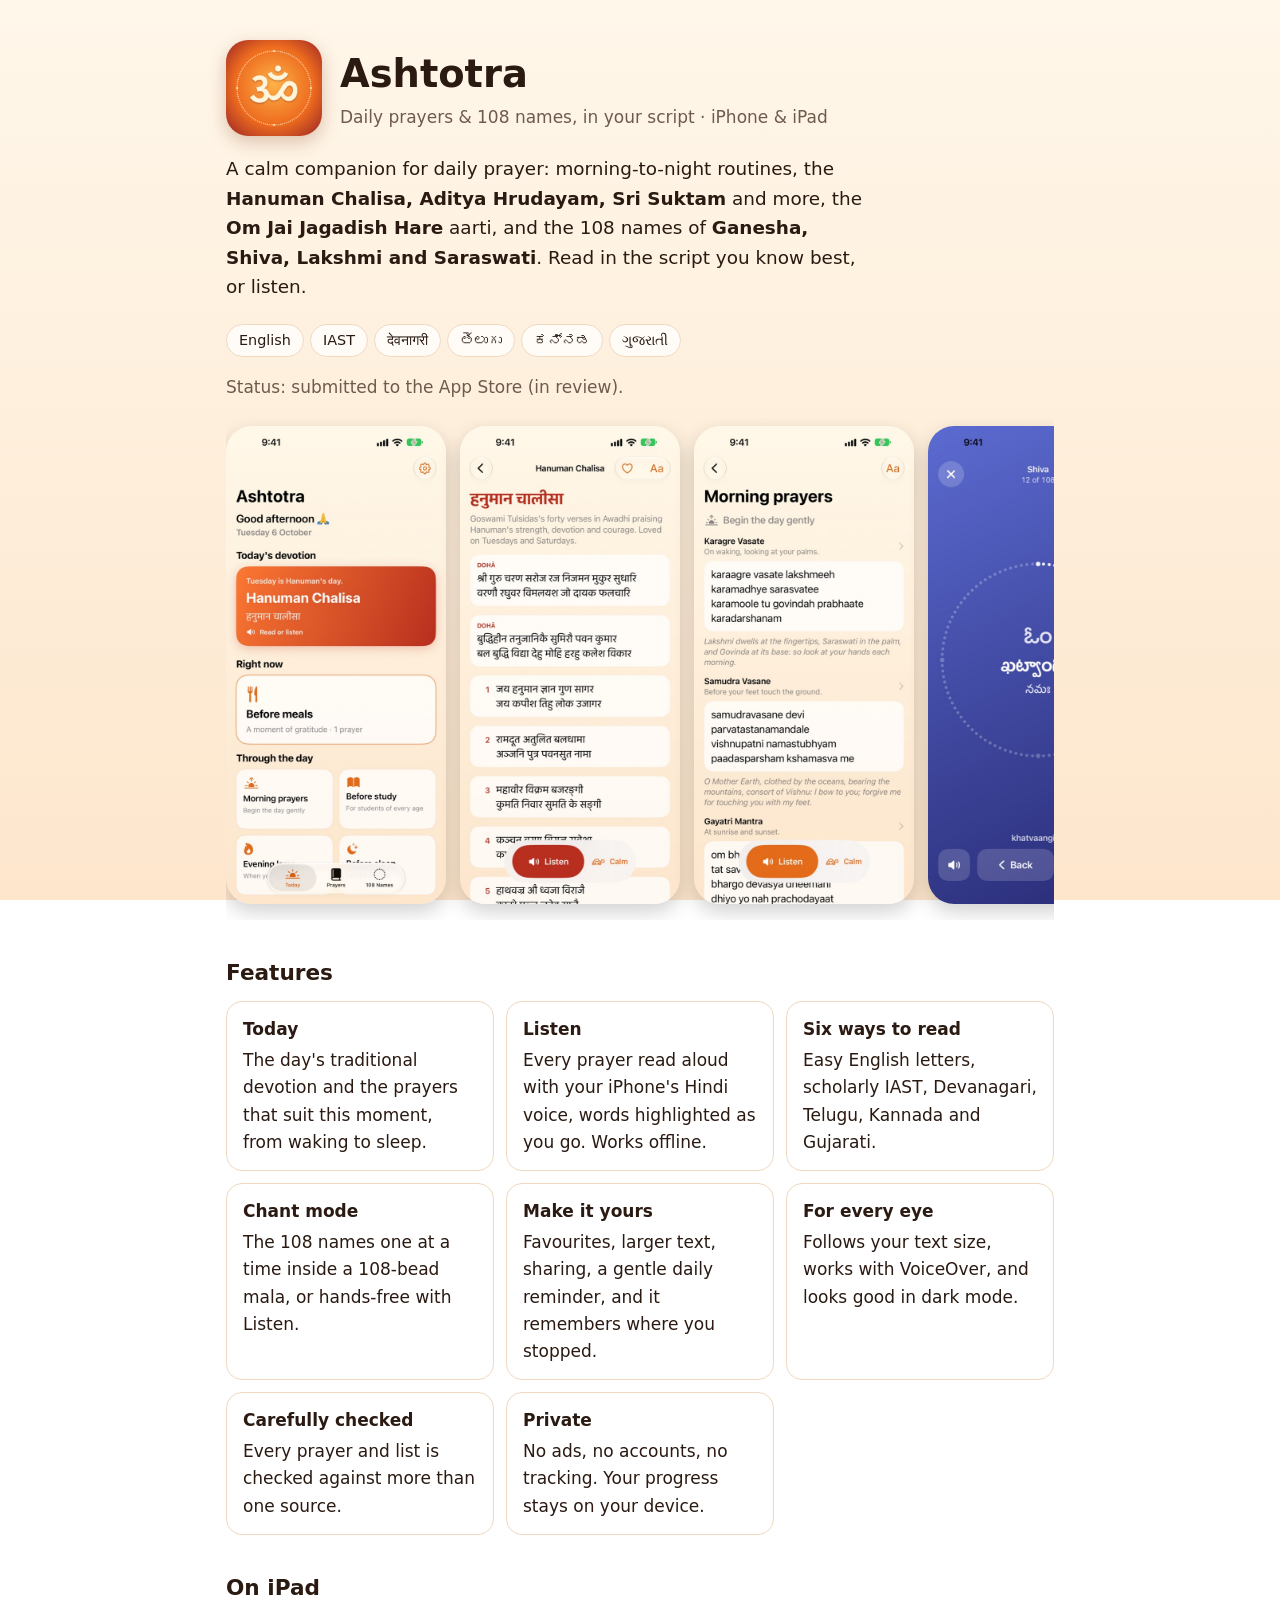
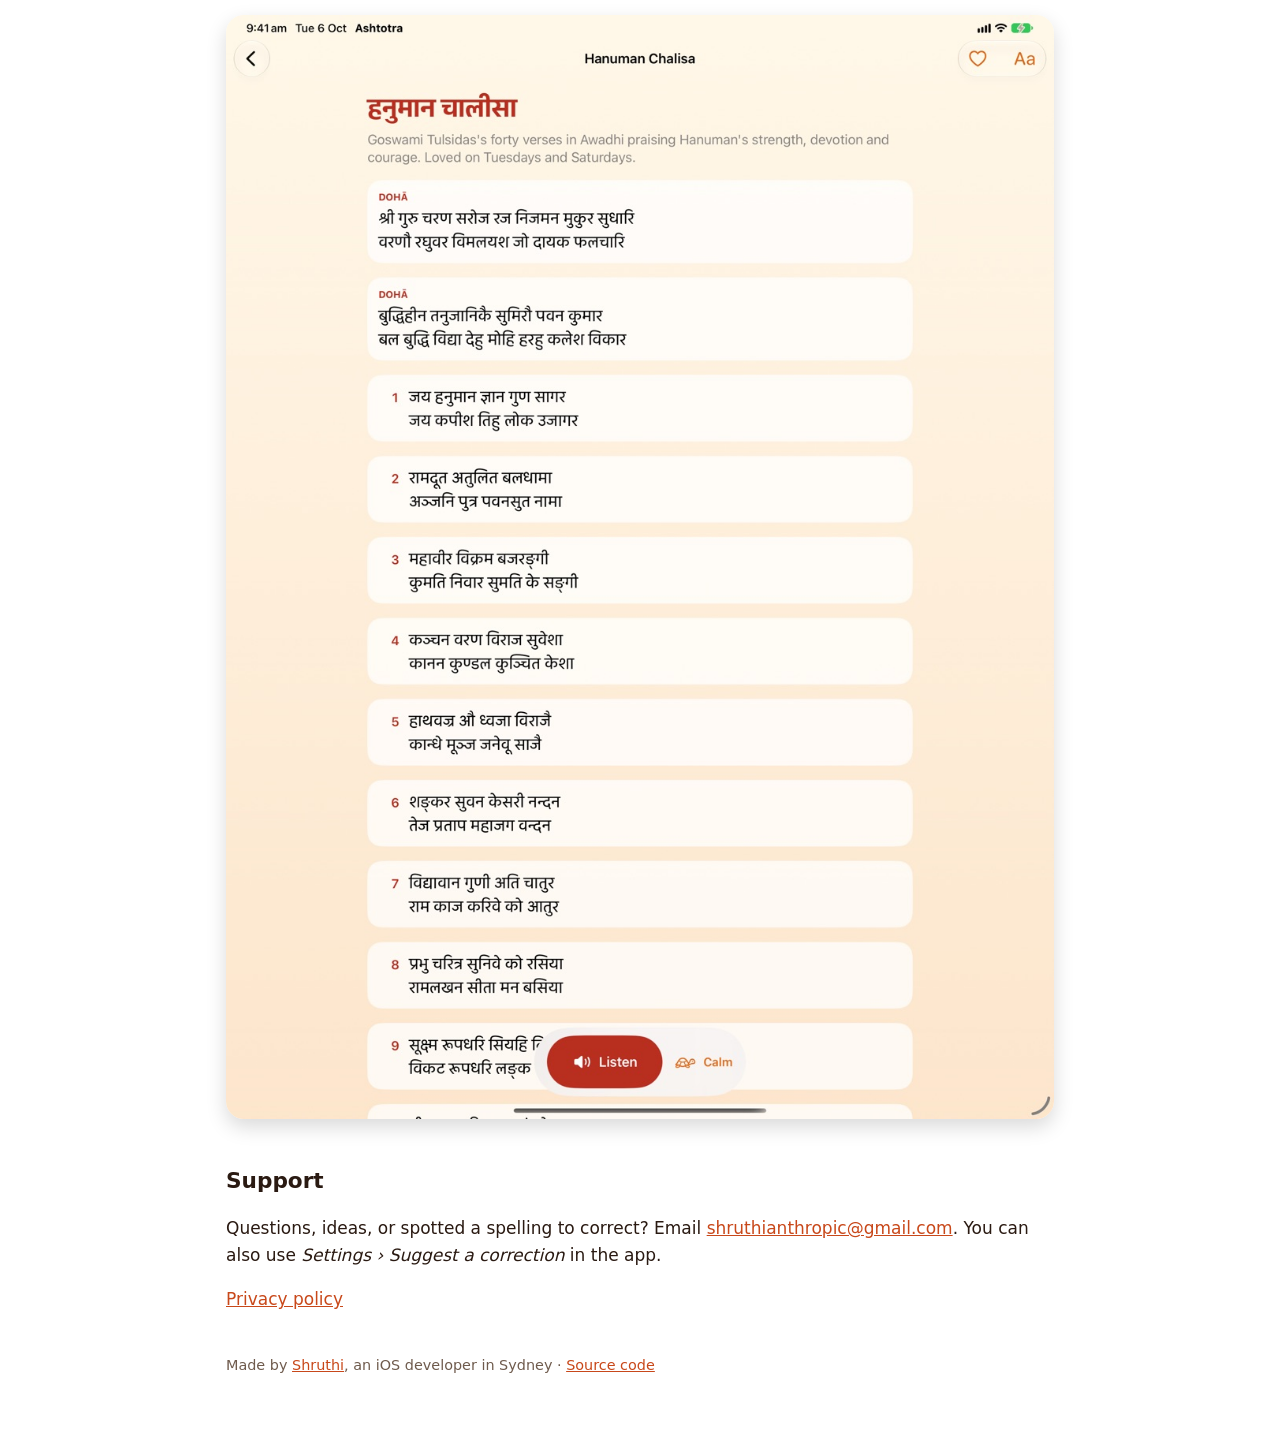
==== index.html @ 220c64b1 "Add daily prayers, routines, read-aloud and reminders - Today tab: weekday devotion, routine for the" ====
<!doctype html>
<html lang="en">
<head>
<meta charset="utf-8">
<meta name="viewport" content="width=device-width, initial-scale=1">
<title>Ashtotra – Daily Prayers</title>
<meta name="description" content="Ashtotra: daily Hindu prayers, Hanuman Chalisa, Aditya Hrudayam, aarti and the 108 names, in six scripts and read aloud. No ads, no tracking.">
<link rel="stylesheet" href="style.css">
</head>
<body>
<main>
  <div class="hero">
    <img src="images/app-icon.jpg" alt="Ashtotra app icon: a golden Om inside a ring of 108 beads">
    <div>
      <h1>Ashtotra</h1>
      <div class="sub">Daily prayers &amp; 108 names, in your script · iPhone &amp; iPad</div>
    </div>
  </div>
  <p class="lead">A calm companion for daily prayer: morning-to-night routines, the
  <b>Hanuman Chalisa, Aditya Hrudayam, Sri Suktam</b> and more, the <b>Om Jai Jagadish Hare</b> aarti, and the
  108 names of <b>Ganesha, Shiva, Lakshmi and Saraswati</b>. Read in the script you know best, or listen.</p>
  <span class="pill">English</span><span class="pill">IAST</span><span class="pill">देवनागरी</span><span class="pill">తెలుగు</span><span class="pill">ಕನ್ನಡ</span><span class="pill">ગુજરાતી</span>
  <p class="soft">Status: submitted to the App Store (in review).</p>

  <div class="shots">
    <img src="images/01-today.jpg" alt="Today: the day's devotion and the prayers for this moment">
    <img src="images/02-hanuman-chalisa.jpg" alt="Hanuman Chalisa in Devanagari with a Listen button">
    <img src="images/03-morning-prayers.jpg" alt="Morning prayers with meanings">
    <img src="images/04-chant-telugu.jpg" alt="Chant mode in Telugu with a ring of 108 beads">
    <img src="images/05-prayers-dark.jpg" alt="All prayers, in dark mode">
    <img src="images/06-lakshmi-gujarati.jpg" alt="Lakshmi's 108 names in Gujarati, dark mode">
  </div>

  <h2>Features</h2>
  <div class="grid">
    <div class="card"><b>Today</b>The day's traditional devotion and the prayers that suit this moment, from waking to sleep.</div>
    <div class="card"><b>Listen</b>Every prayer read aloud with your iPhone's Hindi voice, words highlighted as you go. Works offline.</div>
    <div class="card"><b>Six ways to read</b>Easy English letters, scholarly IAST, Devanagari, Telugu, Kannada and Gujarati.</div>
    <div class="card"><b>Chant mode</b>The 108 names one at a time inside a 108-bead mala, or hands-free with Listen.</div>
    <div class="card"><b>Make it yours</b>Favourites, larger text, sharing, a gentle daily reminder, and it remembers where you stopped.</div>
    <div class="card"><b>For every eye</b>Follows your text size, works with VoiceOver, and looks good in dark mode.</div>
    <div class="card"><b>Carefully checked</b>Every prayer and list is checked against more than one source.</div>
    <div class="card"><b>Private</b>No ads, no accounts, no tracking. Your progress stays on your device.</div>
  </div>

  <h2>On iPad</h2>
  <img class="wide" src="images/ipad-reader.jpg" alt="Hanuman Chalisa on iPad">

  <h2>Support</h2>
  <p>Questions, ideas, or spotted a spelling to correct? Email
  <a href="mailto:shruthianthropic@gmail.com?subject=Ashtotra">shruthianthropic@gmail.com</a>.
  You can also use <i>Settings › Suggest a correction</i> in the app.</p>
  <p><a href="privacy.html">Privacy policy</a></p>

  <p class="foot">Made by <a href="https://shruezee.github.io">Shruthi</a>, an iOS developer in Sydney ·
  <a href="https://github.com/shruezee/Ashtotra-App">Source code</a></p>
</main>
</body>
</html>
---- style.css ----
:root { --bg:#fff7ea; --bg2:#fde6cc; --ink:#2a1a12; --soft:#6f5b4d; --accent:#c8481a; --card:#ffffffcc; --line:#f0d9c0; }
@media (prefers-color-scheme: dark) { :root { --bg:#1c141e; --bg2:#2b1a29; --ink:#f6ece4; --soft:#c4b3a6; --accent:#ffb07a; --card:#ffffff14; --line:#3a2a36; } }
* { box-sizing: border-box; }
body { margin:0; color:var(--ink); background:linear-gradient(var(--bg), var(--bg2)) fixed; font:17px/1.6 -apple-system, system-ui, sans-serif; }
main { max-width: 860px; margin: 0 auto; padding: 40px 16px 64px; }
h1 { font-size: 2.4rem; line-height:1.15; margin: 8px 0; }
h2 { font-size: 1.35rem; margin: 36px 0 10px; }
a { color: var(--accent); }
.sub, .soft { color: var(--soft); }
.hero { display:flex; gap:18px; align-items:center; flex-wrap:wrap; }
.hero img { width:96px; height:96px; border-radius:22px; box-shadow:0 6px 18px rgba(120,40,0,.25); }
.lead { font-size:1.15rem; max-width:640px; }
.pill { display:inline-block; background:var(--card); border:1px solid var(--line); border-radius:999px; padding:4px 12px; font-size:.9rem; margin:4px 6px 0 0; }
.shots { display:flex; gap:14px; overflow-x:auto; padding:8px 2px 16px; scroll-snap-type:x mandatory; }
.shots img { width:220px; flex:0 0 auto; border-radius:26px; box-shadow:0 8px 20px rgba(0,0,0,.18); scroll-snap-align:start; }
.grid { display:grid; grid-template-columns:repeat(auto-fit, minmax(230px,1fr)); gap:12px; }
.card { background:var(--card); border:1px solid var(--line); border-radius:16px; padding:14px 16px; }
.card b { display:block; margin-bottom:4px; }
.wide { width:100%; border-radius:18px; box-shadow:0 8px 20px rgba(0,0,0,.15); }
.foot { margin-top:40px; color:var(--soft); font-size:.9rem; }
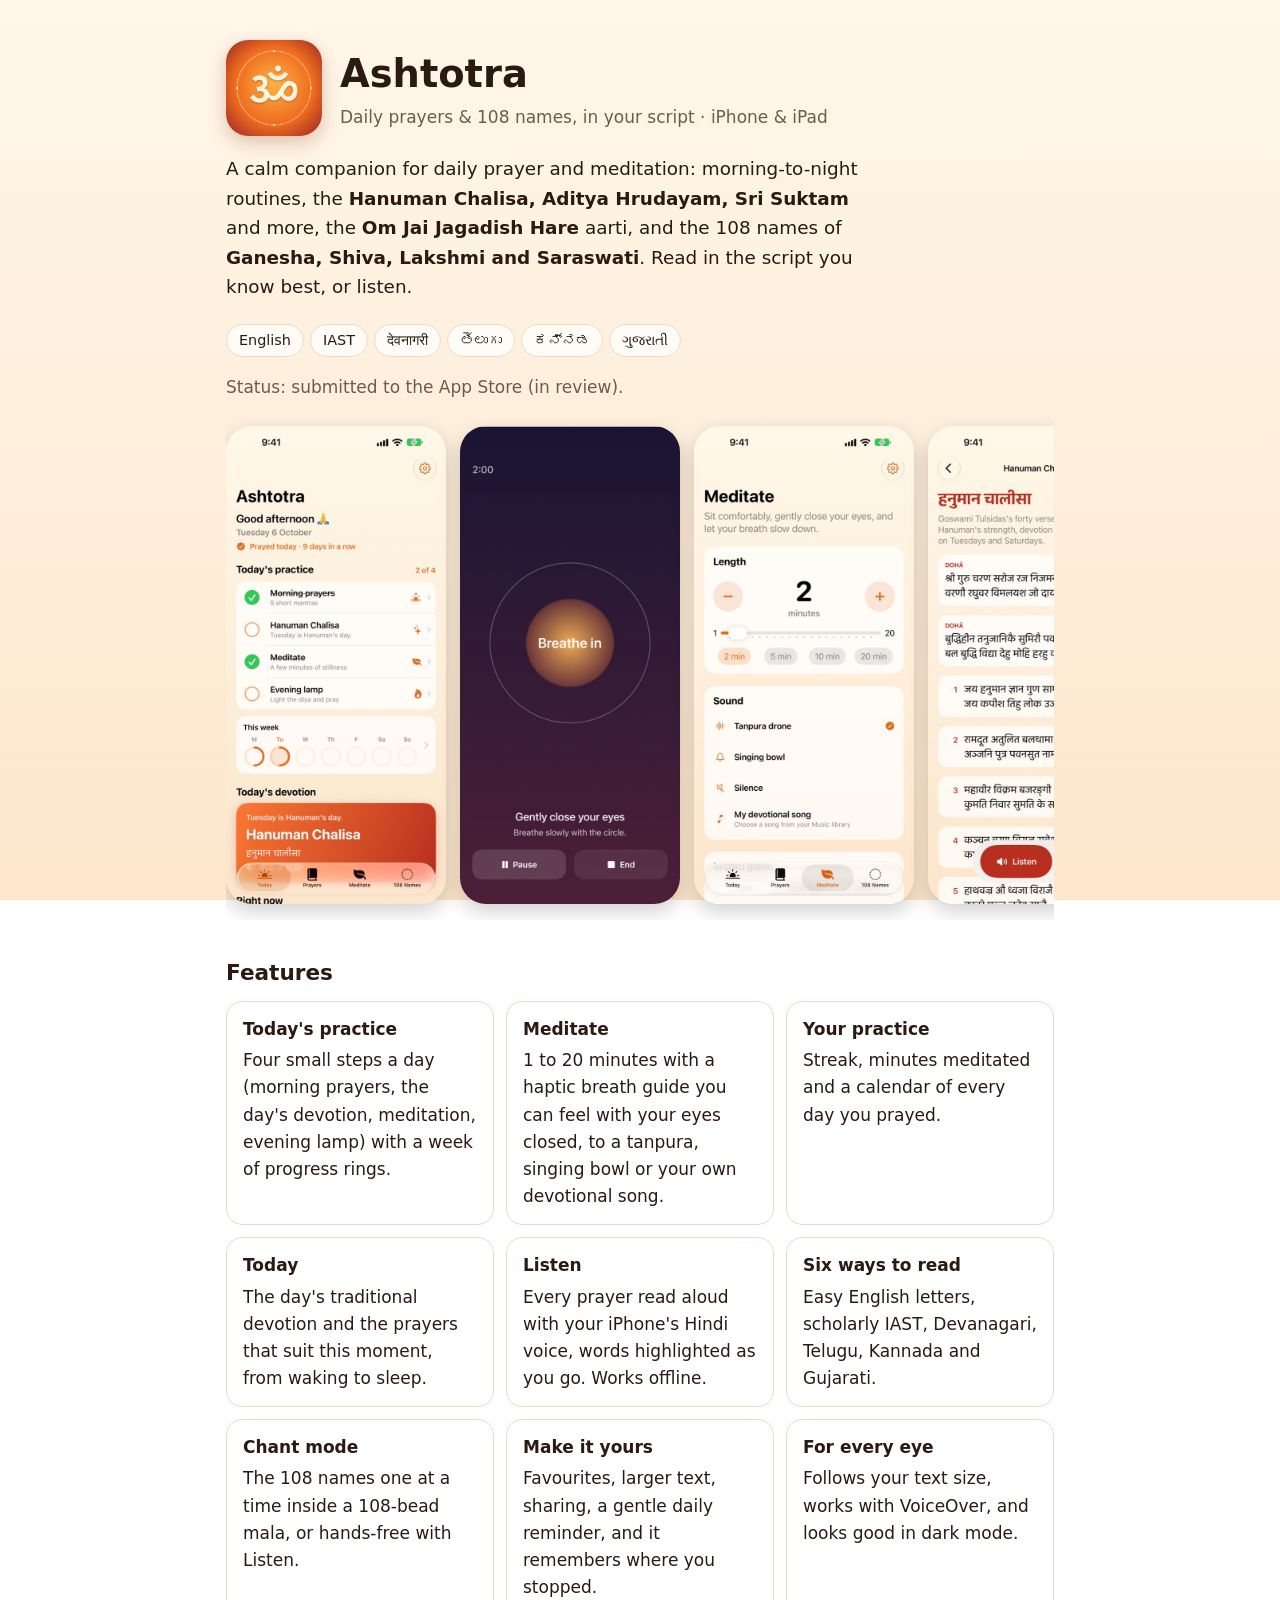
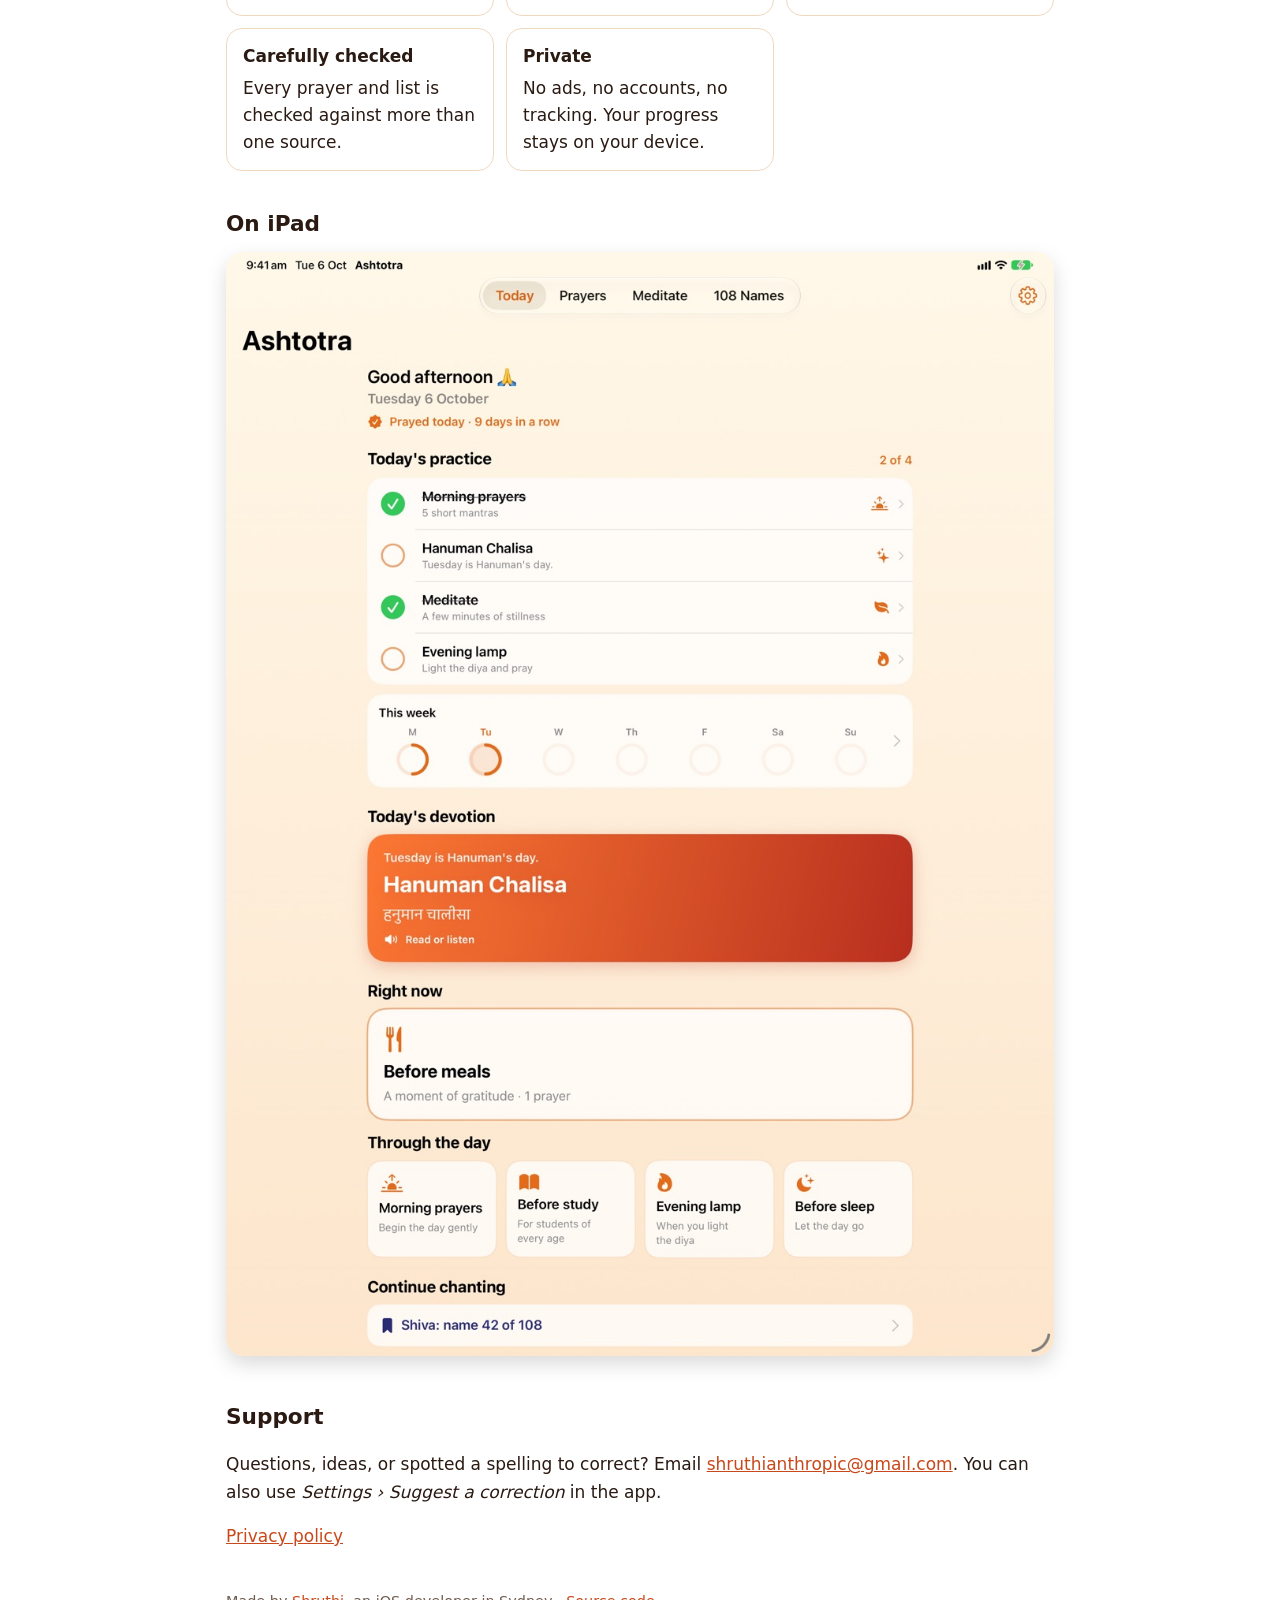
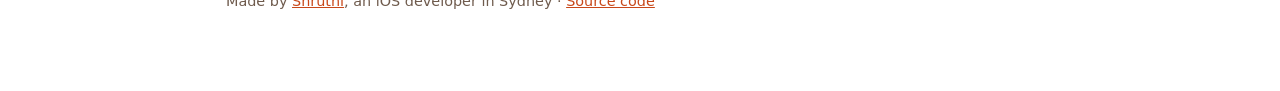
==== commit db668efc: "Add meditation with haptic breath guide and daily prayer tracking - Meditate tab: 1-20 minutes (defa" ====
--- a/index.html
+++ b/index.html
@@ -3,7 +3,7 @@
 <head>
 <meta charset="utf-8">
 <meta name="viewport" content="width=device-width, initial-scale=1">
-<title>Ashtotra – Daily Prayers</title>
+<title>Ashtotra – Daily Prayer &amp; Meditation</title>
 <meta name="description" content="Ashtotra: daily Hindu prayers, Hanuman Chalisa, Aditya Hrudayam, aarti and the 108 names, in six scripts and read aloud. No ads, no tracking.">
 <link rel="stylesheet" href="style.css">
 </head>
@@ -16,23 +16,27 @@
       <div class="sub">Daily prayers &amp; 108 names, in your script · iPhone &amp; iPad</div>
     </div>
   </div>
-  <p class="lead">A calm companion for daily prayer: morning-to-night routines, the
+  <p class="lead">A calm companion for daily prayer and meditation: morning-to-night routines, the
   <b>Hanuman Chalisa, Aditya Hrudayam, Sri Suktam</b> and more, the <b>Om Jai Jagadish Hare</b> aarti, and the
   108 names of <b>Ganesha, Shiva, Lakshmi and Saraswati</b>. Read in the script you know best, or listen.</p>
   <span class="pill">English</span><span class="pill">IAST</span><span class="pill">देवनागरी</span><span class="pill">తెలుగు</span><span class="pill">ಕನ್ನಡ</span><span class="pill">ગુજરાતી</span>
   <p class="soft">Status: submitted to the App Store (in review).</p>
 
   <div class="shots">
-    <img src="images/01-today.jpg" alt="Today: the day's devotion and the prayers for this moment">
-    <img src="images/02-hanuman-chalisa.jpg" alt="Hanuman Chalisa in Devanagari with a Listen button">
-    <img src="images/03-morning-prayers.jpg" alt="Morning prayers with meanings">
-    <img src="images/04-chant-telugu.jpg" alt="Chant mode in Telugu with a ring of 108 beads">
-    <img src="images/05-prayers-dark.jpg" alt="All prayers, in dark mode">
-    <img src="images/06-lakshmi-gujarati.jpg" alt="Lakshmi's 108 names in Gujarati, dark mode">
+    <img src="images/01-today.jpg" alt="Today: daily practice checklist and week of progress rings">
+    <img src="images/02-meditation.jpg" alt="Meditation: gently close your eyes and breathe with the circle">
+    <img src="images/03-meditate.jpg" alt="Choose 1 to 20 minutes, a sound and a breathing rhythm">
+    <img src="images/04-hanuman-chalisa.jpg" alt="Hanuman Chalisa in Devanagari with a Listen button">
+    <img src="images/05-your-practice.jpg" alt="Your practice: streak, minutes meditated and calendar">
+    <img src="images/06-morning-prayers.jpg" alt="Morning prayers with meanings">
+    <img src="images/07-chant-telugu.jpg" alt="Chant mode in Telugu with a ring of 108 beads">
   </div>
 
   <h2>Features</h2>
   <div class="grid">
+    <div class="card"><b>Today's practice</b>Four small steps a day (morning prayers, the day's devotion, meditation, evening lamp) with a week of progress rings.</div>
+    <div class="card"><b>Meditate</b>1 to 20 minutes with a haptic breath guide you can feel with your eyes closed, to a tanpura, singing bowl or your own devotional song.</div>
+    <div class="card"><b>Your practice</b>Streak, minutes meditated and a calendar of every day you prayed.</div>
     <div class="card"><b>Today</b>The day's traditional devotion and the prayers that suit this moment, from waking to sleep.</div>
     <div class="card"><b>Listen</b>Every prayer read aloud with your iPhone's Hindi voice, words highlighted as you go. Works offline.</div>
     <div class="card"><b>Six ways to read</b>Easy English letters, scholarly IAST, Devanagari, Telugu, Kannada and Gujarati.</div>
@@ -44,7 +48,7 @@
   </div>
 
   <h2>On iPad</h2>
-  <img class="wide" src="images/ipad-reader.jpg" alt="Hanuman Chalisa on iPad">
+  <img class="wide" src="images/ipad-reader.jpg" alt="Today on iPad">
 
   <h2>Support</h2>
   <p>Questions, ideas, or spotted a spelling to correct? Email
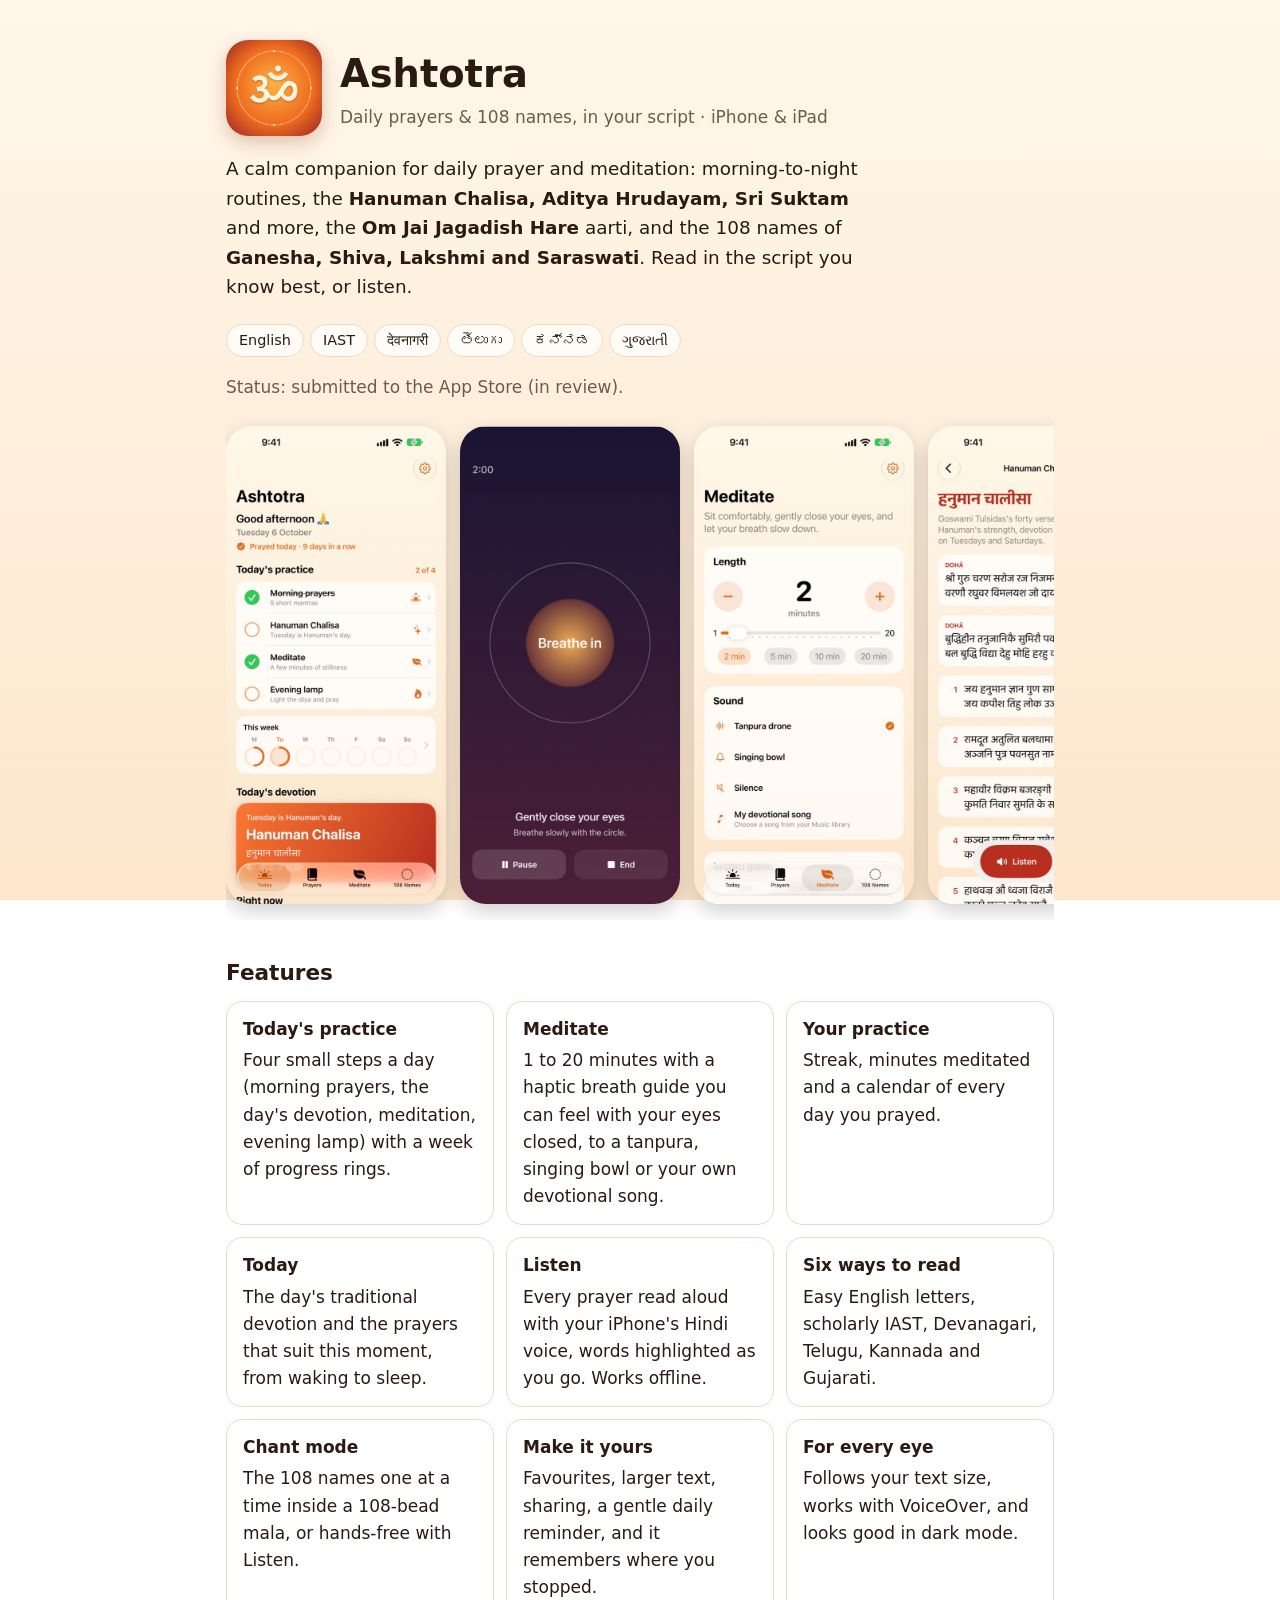
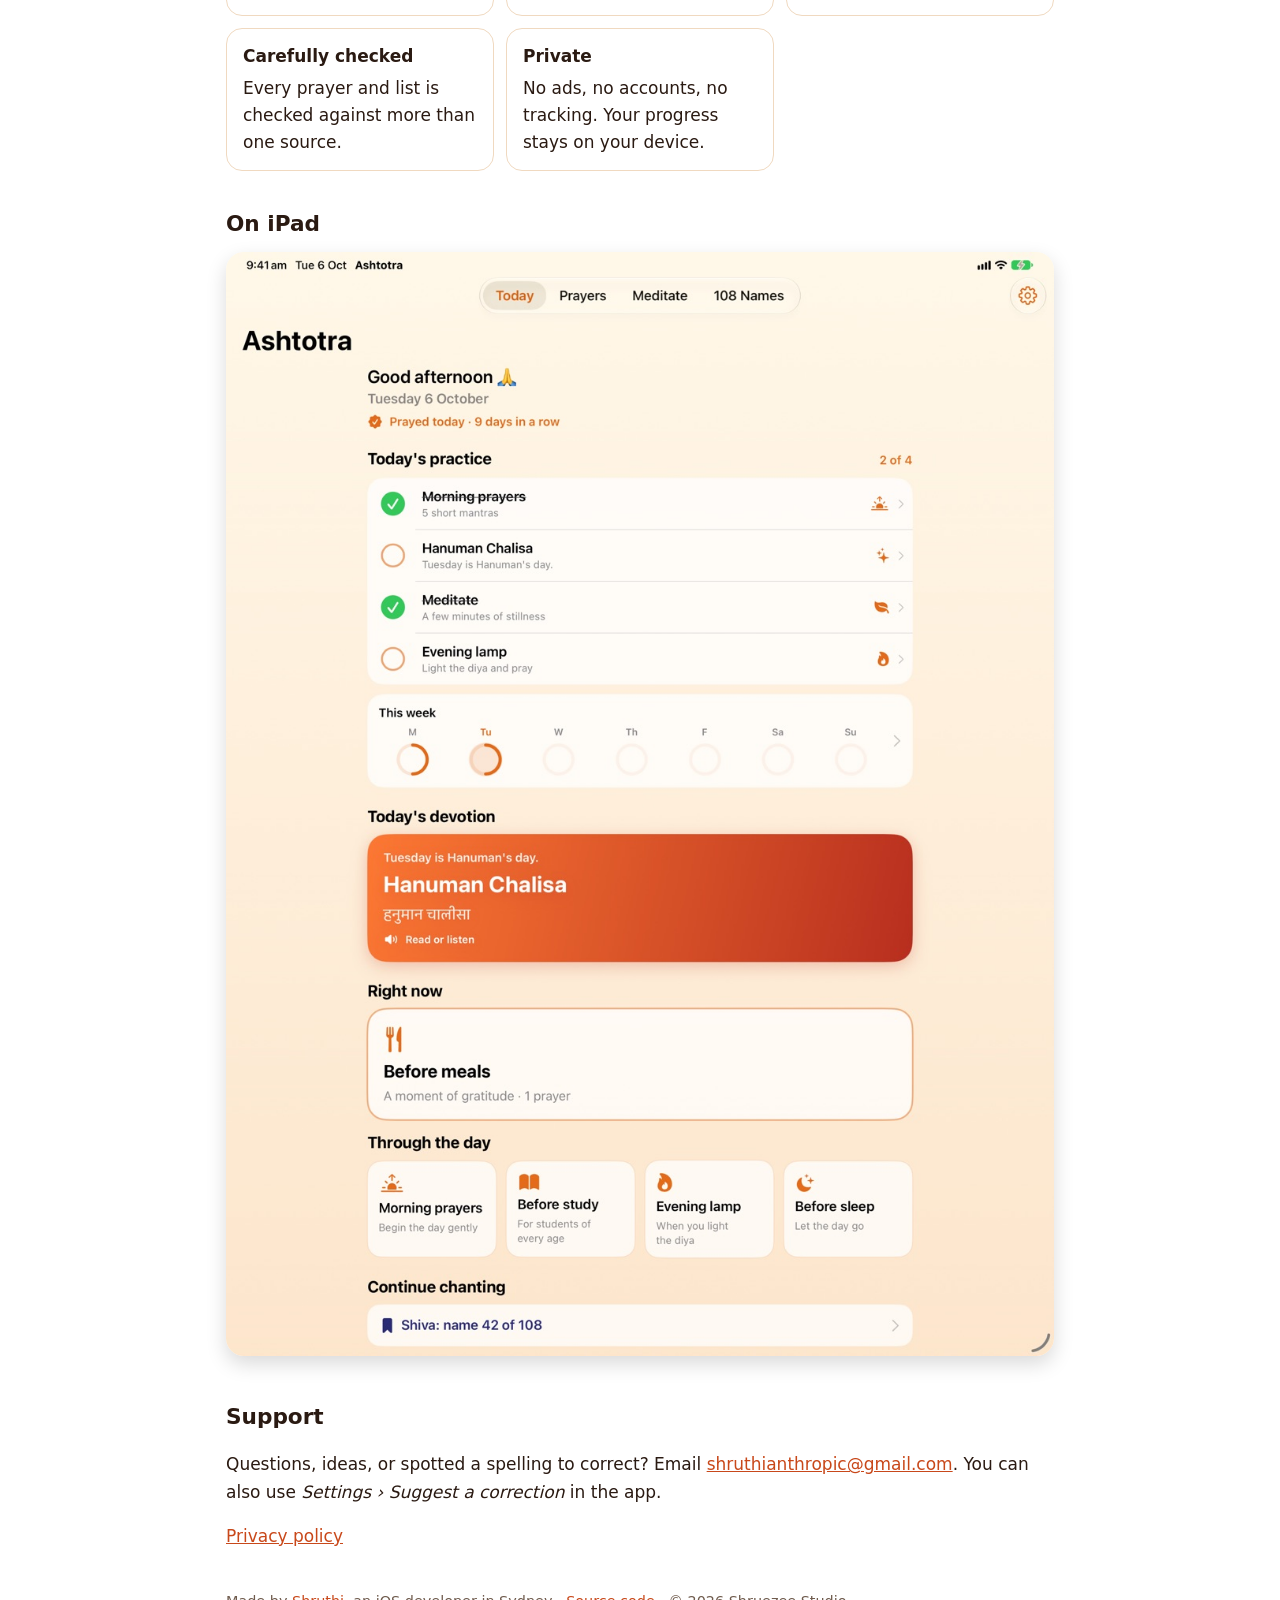
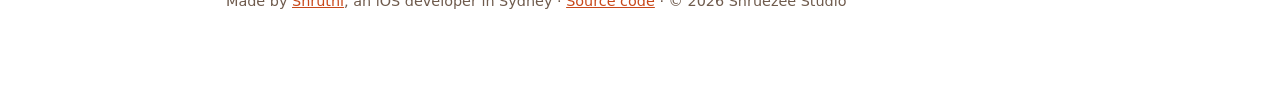
==== commit cd87164a: "Update copyright to Shruezee Studio Co-Authored-By: Claude Opus 5.5 <noreply@anthropic.com>" ====
--- a/index.html
+++ b/index.html
@@ -57,7 +57,7 @@
   <p><a href="privacy.html">Privacy policy</a></p>
 
   <p class="foot">Made by <a href="https://shruezee.github.io">Shruthi</a>, an iOS developer in Sydney ·
-  <a href="https://github.com/shruezee/Ashtotra-App">Source code</a></p>
+  <a href="https://github.com/shruezee/Ashtotra-App">Source code</a> · © 2026 Shruezee Studio</p>
 </main>
 </body>
 </html>
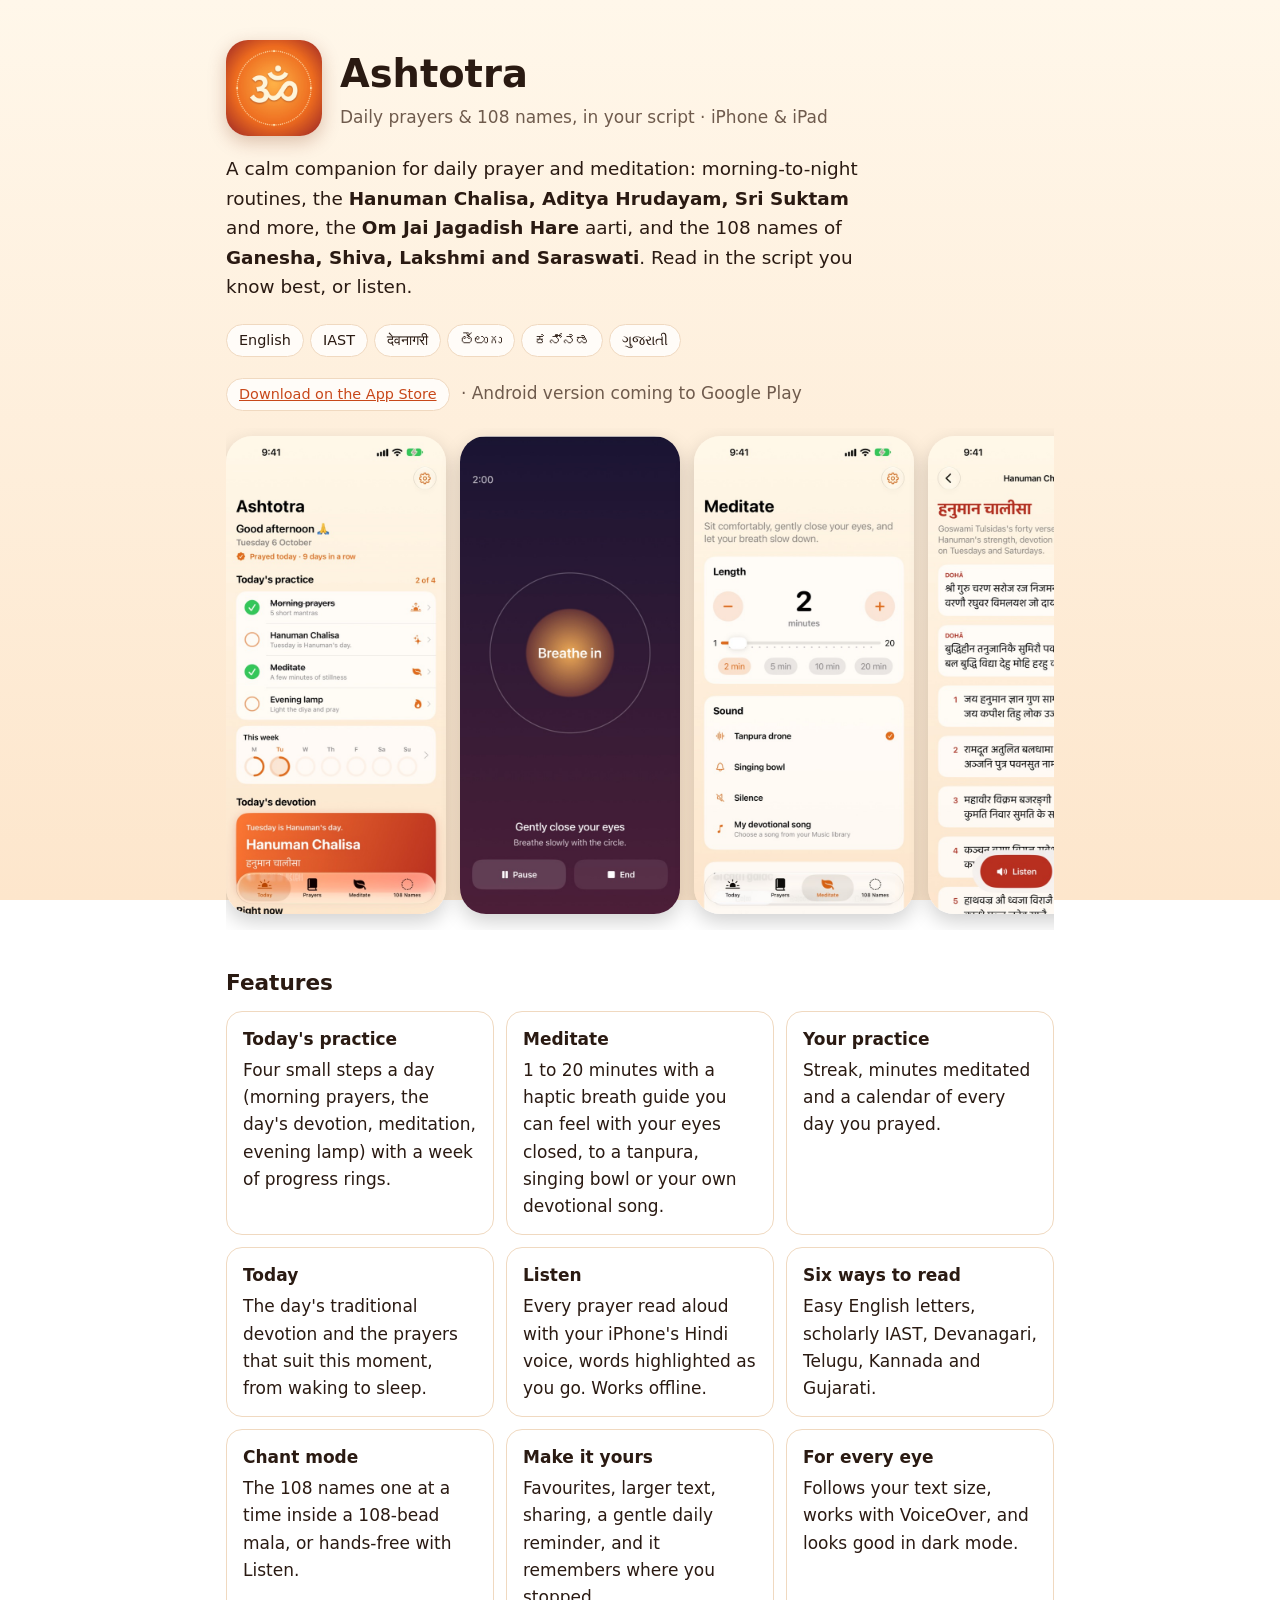
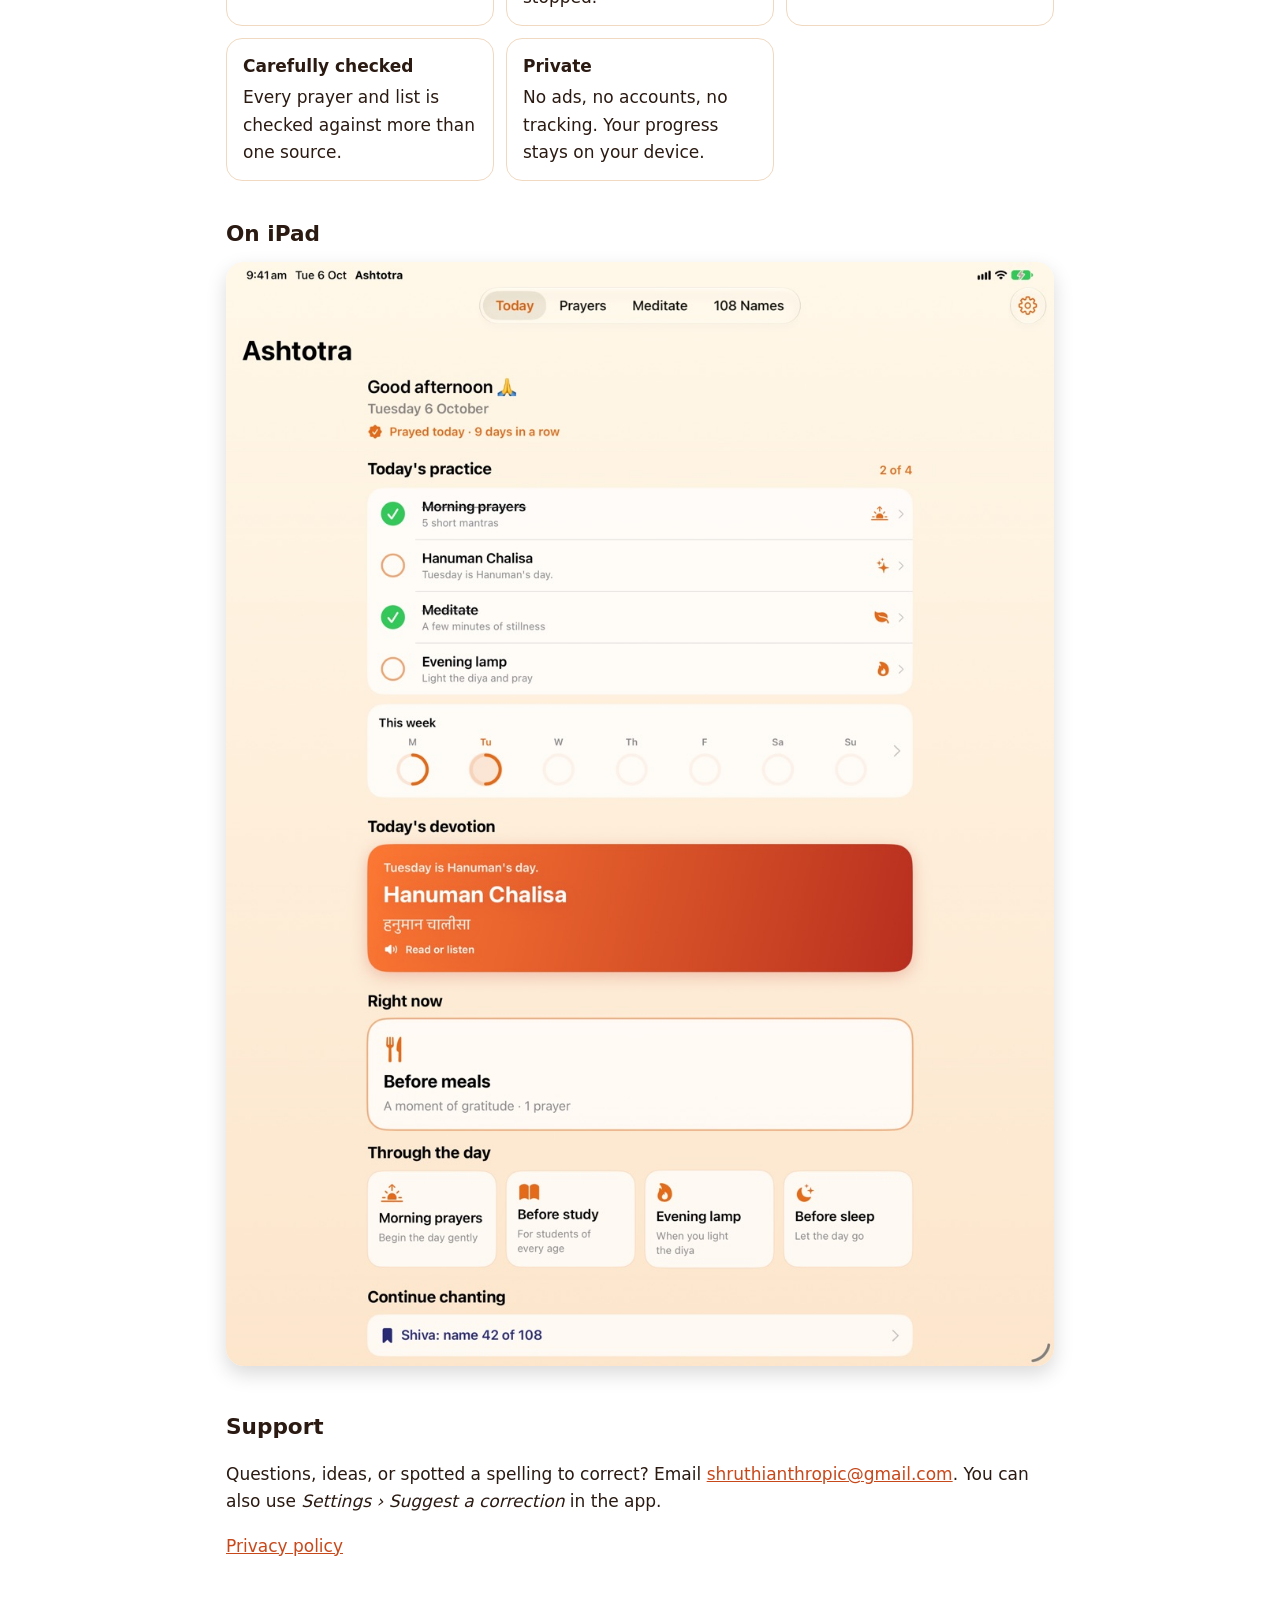
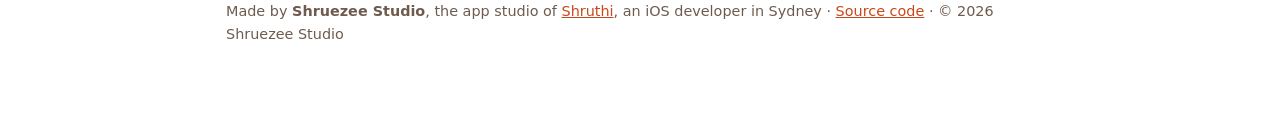
==== commit 45711a86: "Credit Shruezee Studio and mark Ashtotra as live Co-Authored-By: Claude Opus 5.5 <noreply@anthropic." ====
--- a/index.html
+++ b/index.html
@@ -20,7 +20,7 @@
   <b>Hanuman Chalisa, Aditya Hrudayam, Sri Suktam</b> and more, the <b>Om Jai Jagadish Hare</b> aarti, and the
   108 names of <b>Ganesha, Shiva, Lakshmi and Saraswati</b>. Read in the script you know best, or listen.</p>
   <span class="pill">English</span><span class="pill">IAST</span><span class="pill">देवनागरी</span><span class="pill">తెలుగు</span><span class="pill">ಕನ್ನಡ</span><span class="pill">ગુજરાતી</span>
-  <p class="soft">Status: submitted to the App Store (in review).</p>
+  <p><a class="pill" href="https://apps.apple.com/au/app/ashtotra-daily-prayers/id1474584223"> Download on the App Store</a> <span class="soft">· Android version coming to Google Play</span></p>
 
   <div class="shots">
     <img src="images/01-today.jpg" alt="Today: daily practice checklist and week of progress rings">
@@ -56,7 +56,7 @@
   You can also use <i>Settings › Suggest a correction</i> in the app.</p>
   <p><a href="privacy.html">Privacy policy</a></p>
 
-  <p class="foot">Made by <a href="https://shruezee.github.io">Shruthi</a>, an iOS developer in Sydney ·
+  <p class="foot">Made by <b>Shruezee Studio</b>, the app studio of <a href="https://shruezee.github.io">Shruthi</a>, an iOS developer in Sydney ·
   <a href="https://github.com/shruezee/Ashtotra-App">Source code</a> · © 2026 Shruezee Studio</p>
 </main>
 </body>
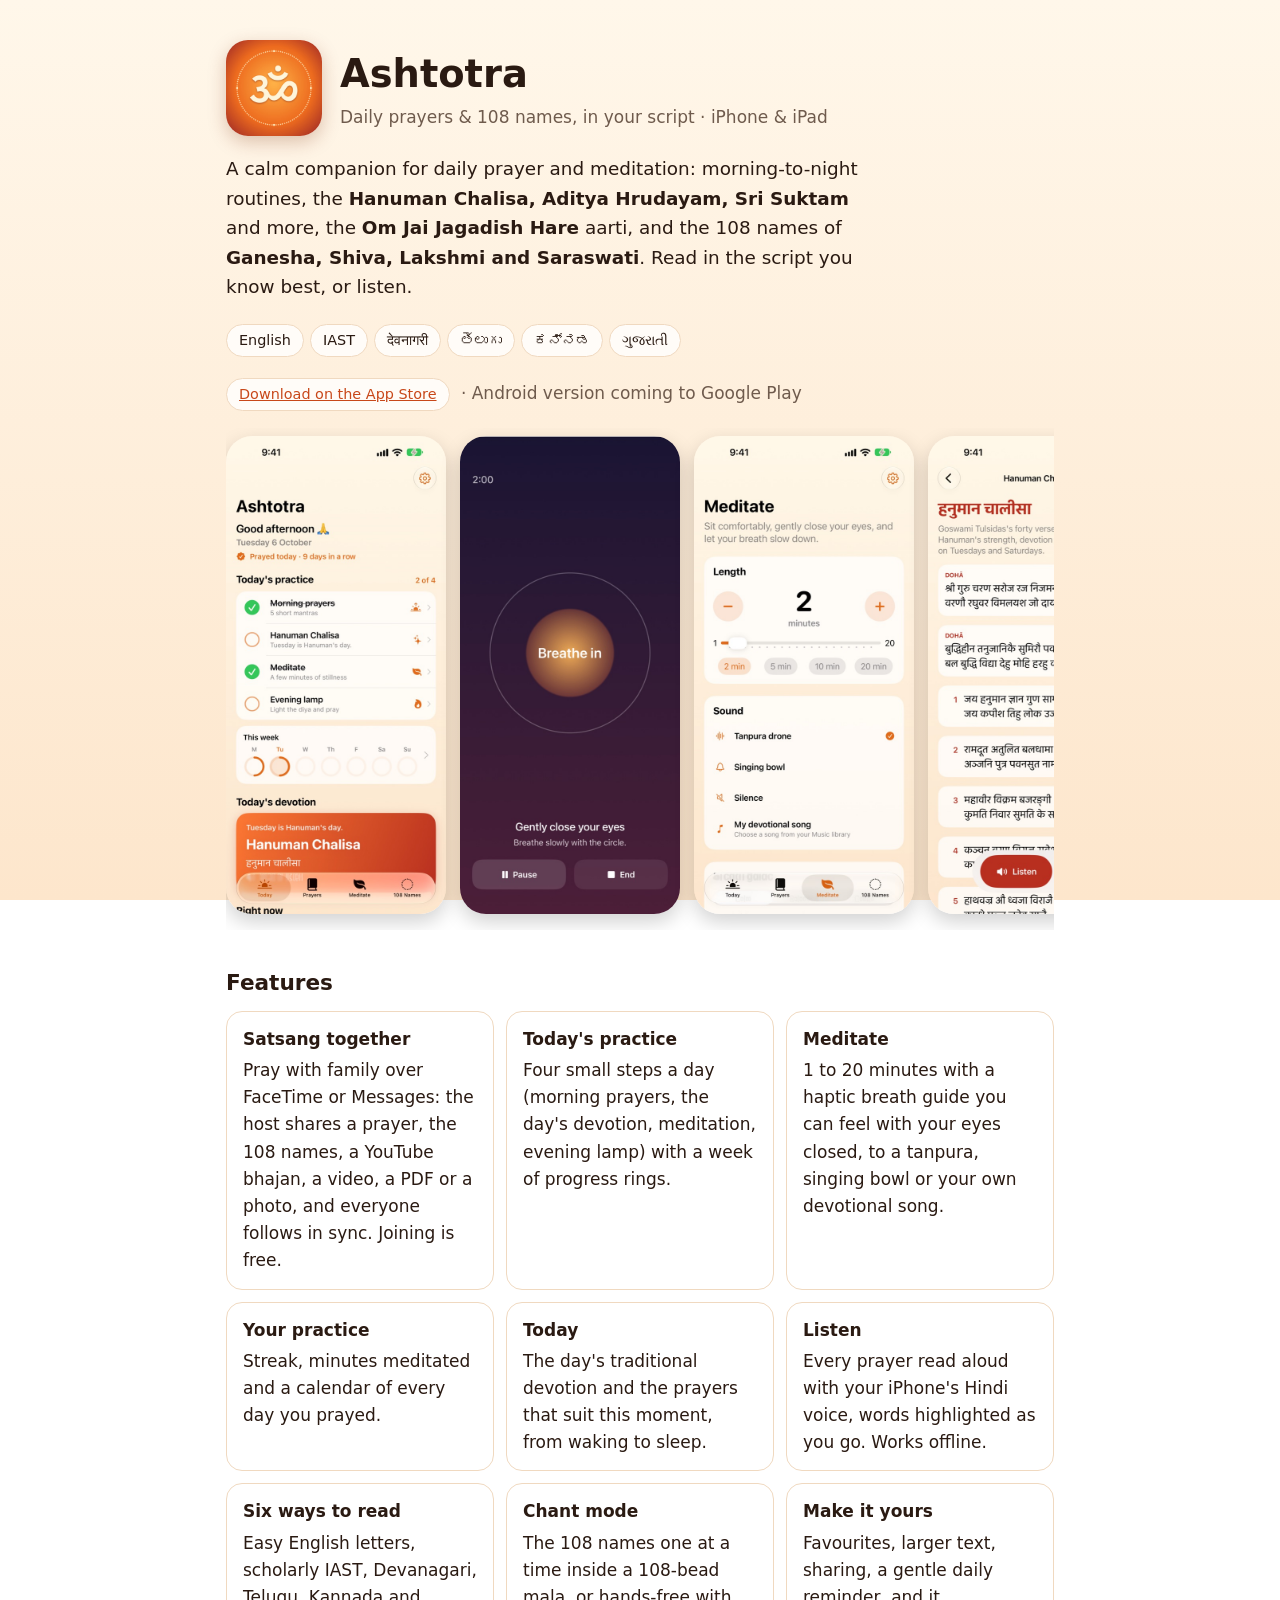
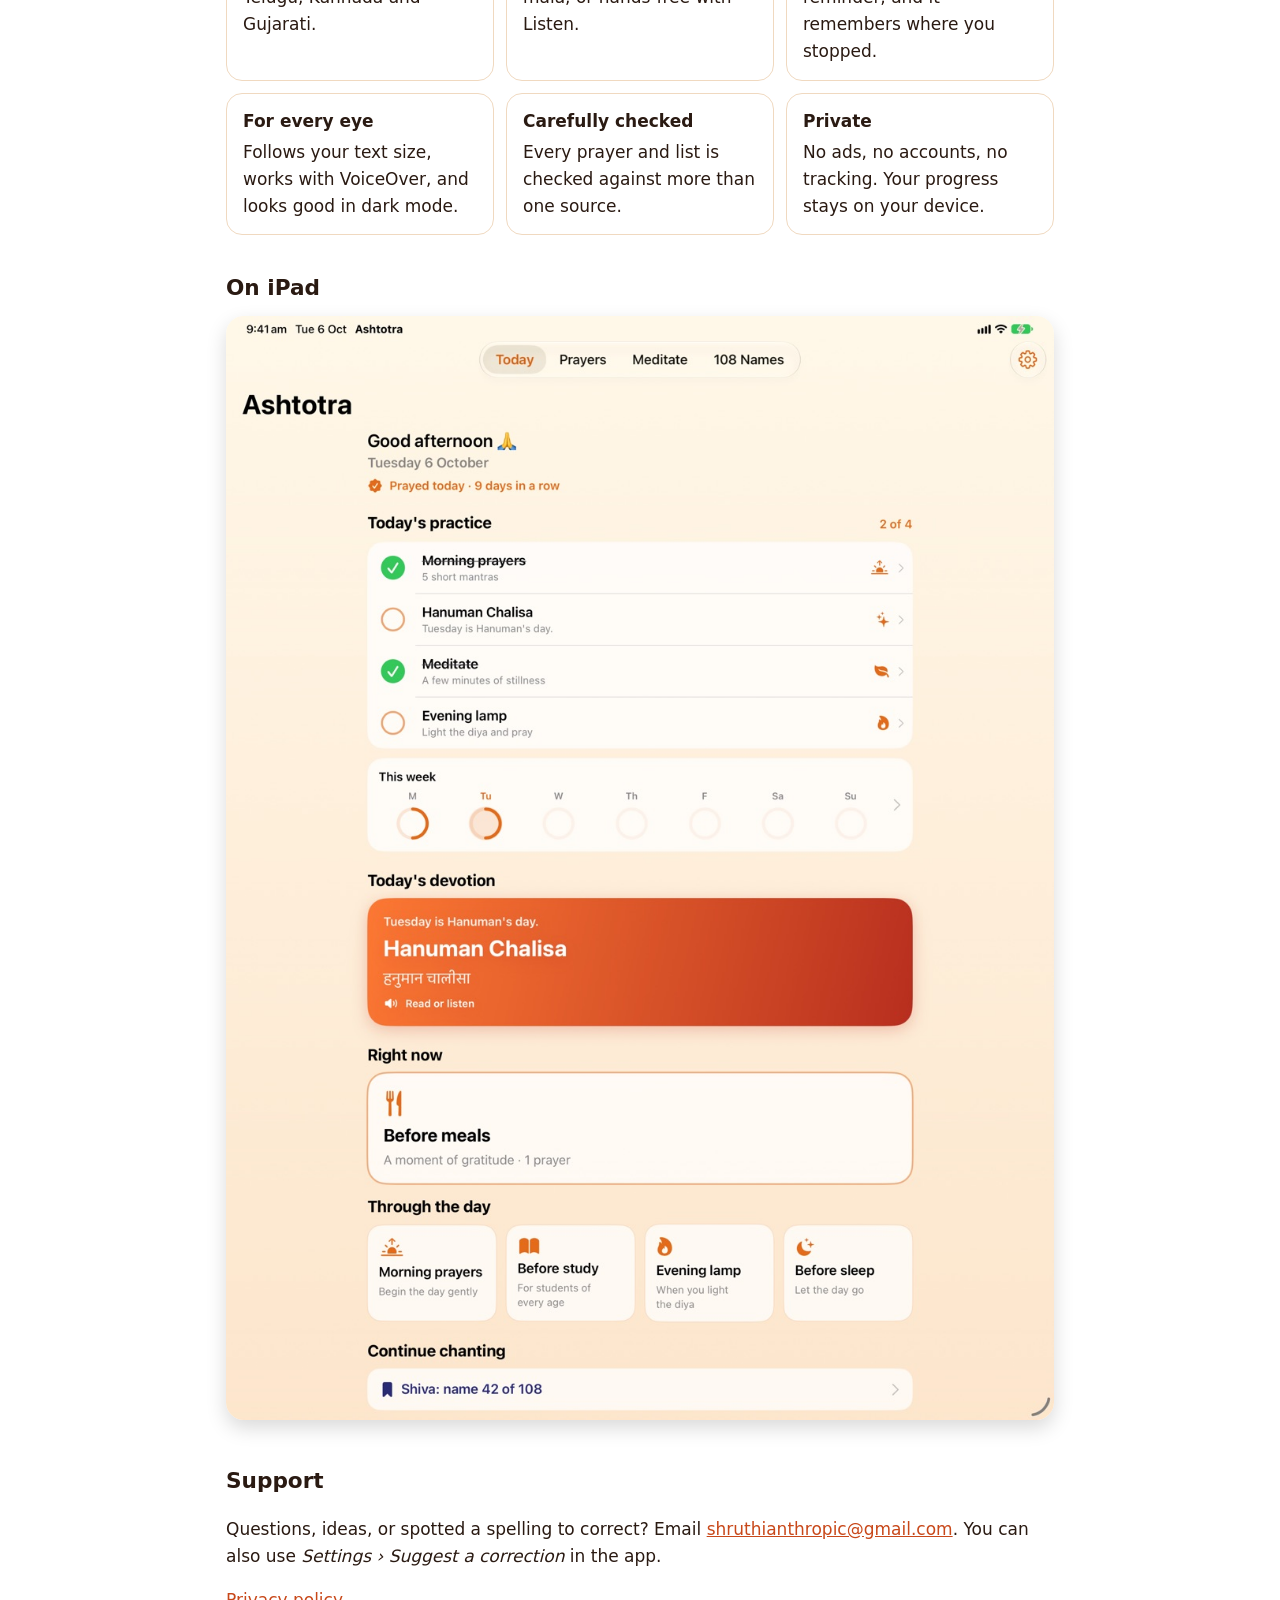
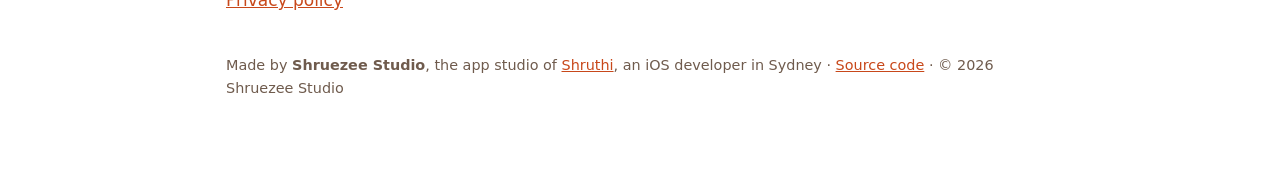
==== commit 8fb988b3: "Add Satsang together: SharePlay prayer sessions with a Satsang Host purchase - GroupActivity started" ====
--- a/index.html
+++ b/index.html
@@ -34,6 +34,7 @@
 
   <h2>Features</h2>
   <div class="grid">
+    <div class="card"><b>Satsang together</b>Pray with family over FaceTime or Messages: the host shares a prayer, the 108 names, a YouTube bhajan, a video, a PDF or a photo, and everyone follows in sync. Joining is free.</div>
     <div class="card"><b>Today's practice</b>Four small steps a day (morning prayers, the day's devotion, meditation, evening lamp) with a week of progress rings.</div>
     <div class="card"><b>Meditate</b>1 to 20 minutes with a haptic breath guide you can feel with your eyes closed, to a tanpura, singing bowl or your own devotional song.</div>
     <div class="card"><b>Your practice</b>Streak, minutes meditated and a calendar of every day you prayed.</div>
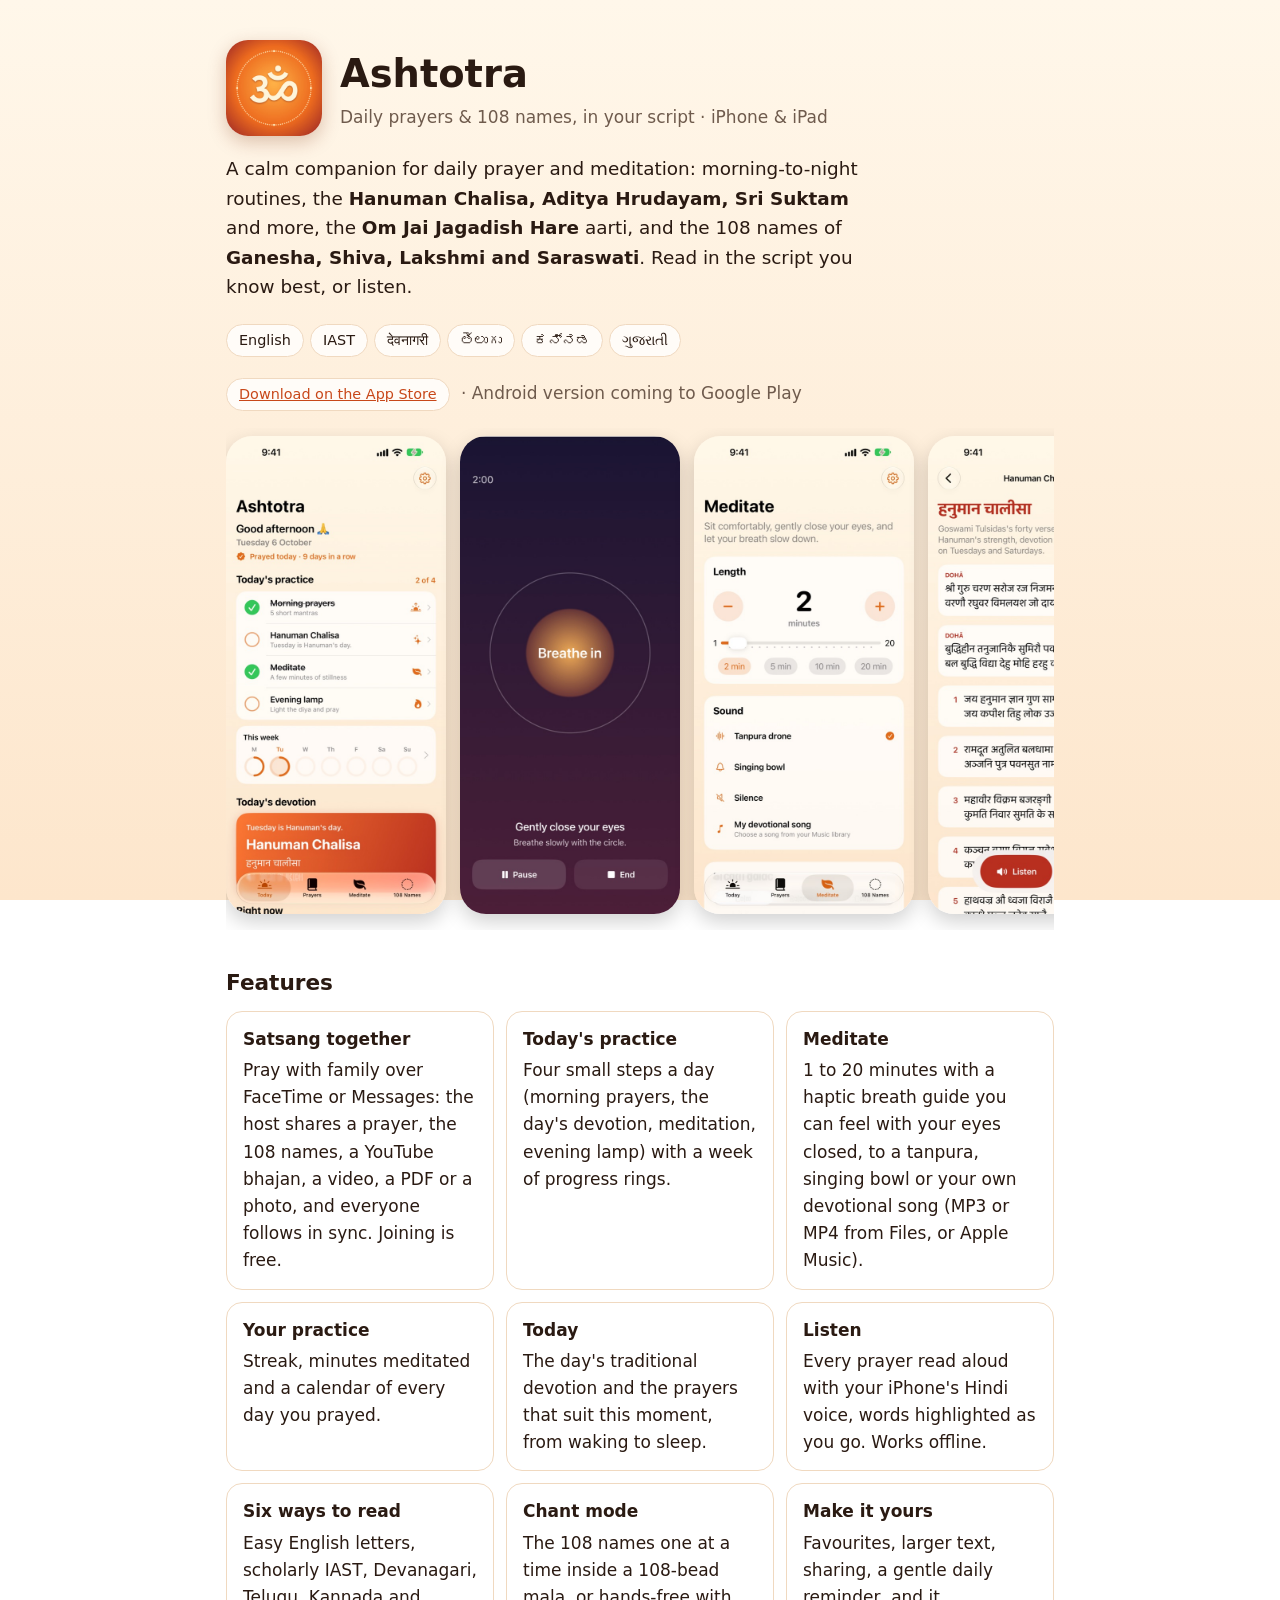
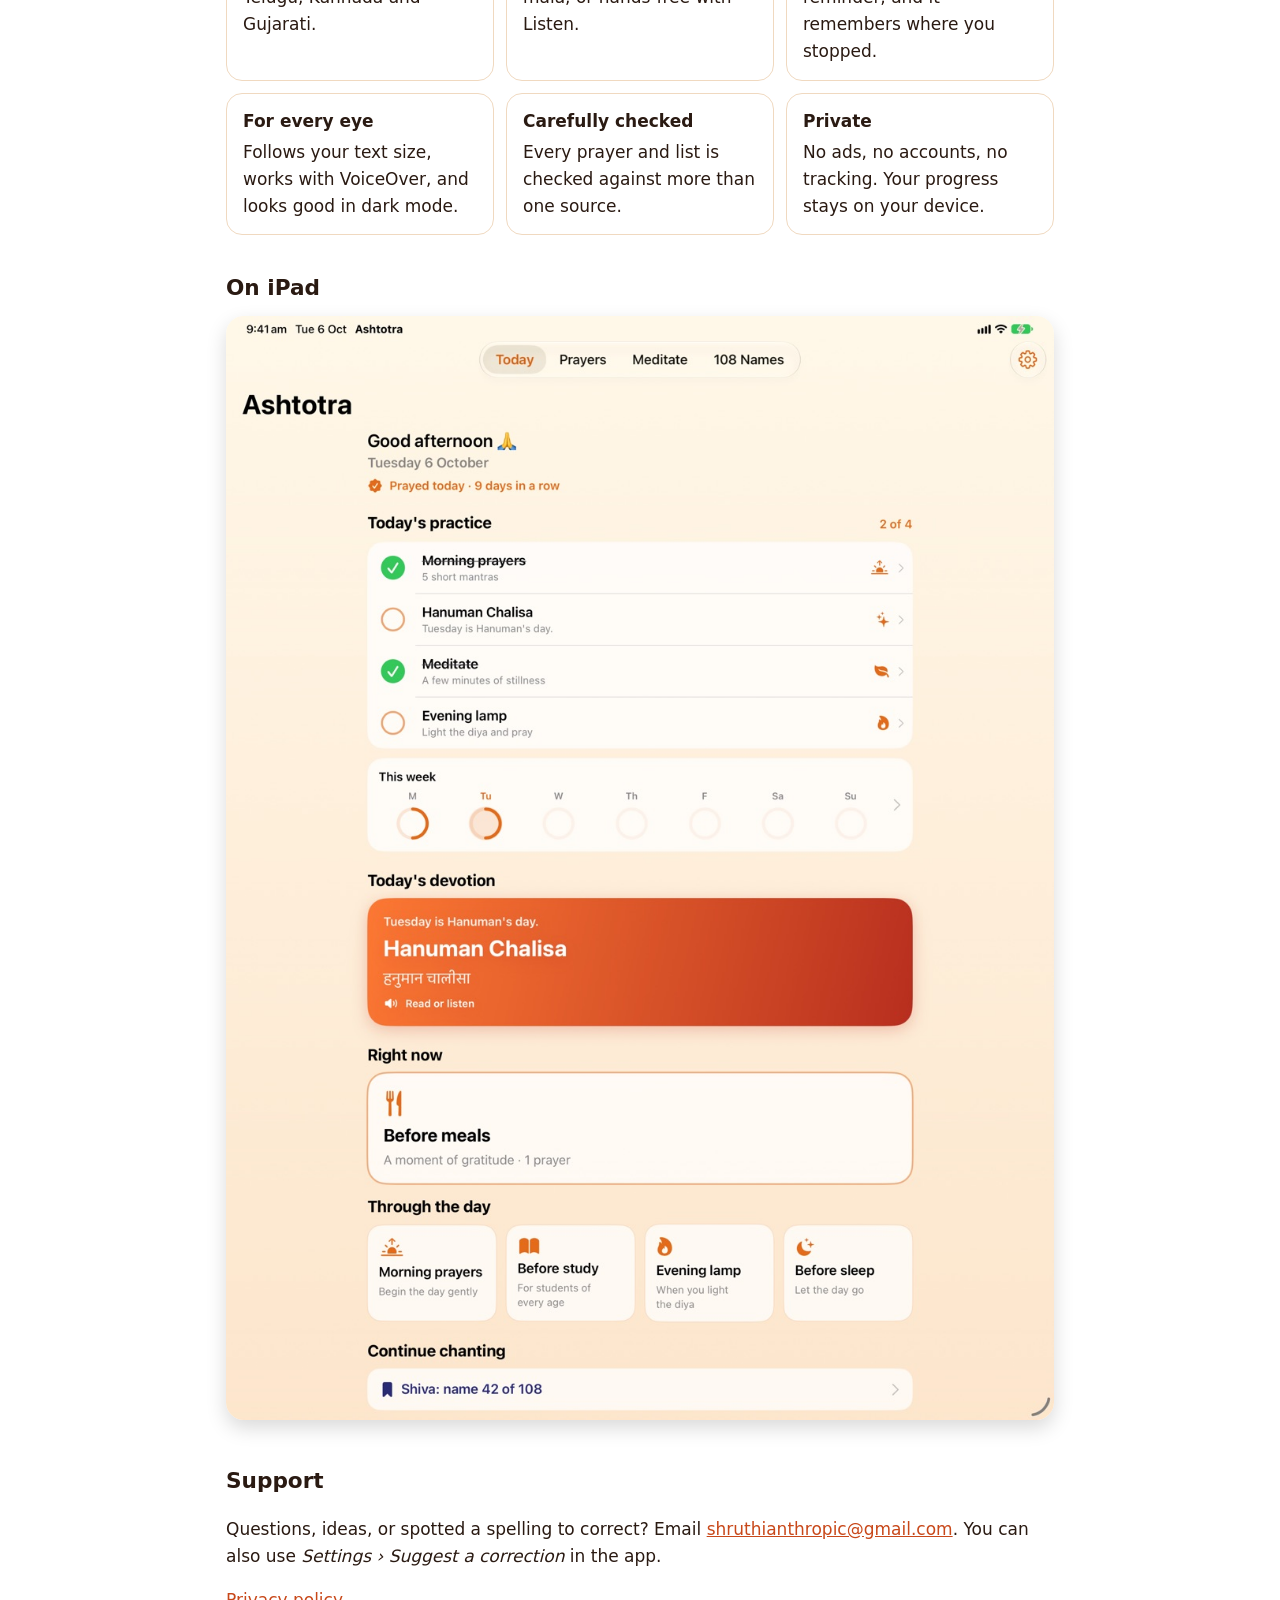
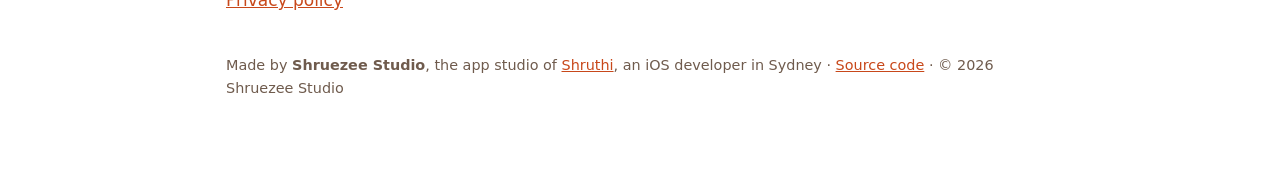
==== commit a3ceb6a1: "Meditation: play your own MP3/M4A/MP4 from Files 'My devotional song' now offers Files as well as th" ====
--- a/index.html
+++ b/index.html
@@ -36,7 +36,7 @@
   <div class="grid">
     <div class="card"><b>Satsang together</b>Pray with family over FaceTime or Messages: the host shares a prayer, the 108 names, a YouTube bhajan, a video, a PDF or a photo, and everyone follows in sync. Joining is free.</div>
     <div class="card"><b>Today's practice</b>Four small steps a day (morning prayers, the day's devotion, meditation, evening lamp) with a week of progress rings.</div>
-    <div class="card"><b>Meditate</b>1 to 20 minutes with a haptic breath guide you can feel with your eyes closed, to a tanpura, singing bowl or your own devotional song.</div>
+    <div class="card"><b>Meditate</b>1 to 20 minutes with a haptic breath guide you can feel with your eyes closed, to a tanpura, singing bowl or your own devotional song (MP3 or MP4 from Files, or Apple Music).</div>
     <div class="card"><b>Your practice</b>Streak, minutes meditated and a calendar of every day you prayed.</div>
     <div class="card"><b>Today</b>The day's traditional devotion and the prayers that suit this moment, from waking to sleep.</div>
     <div class="card"><b>Listen</b>Every prayer read aloud with your iPhone's Hindi voice, words highlighted as you go. Works offline.</div>
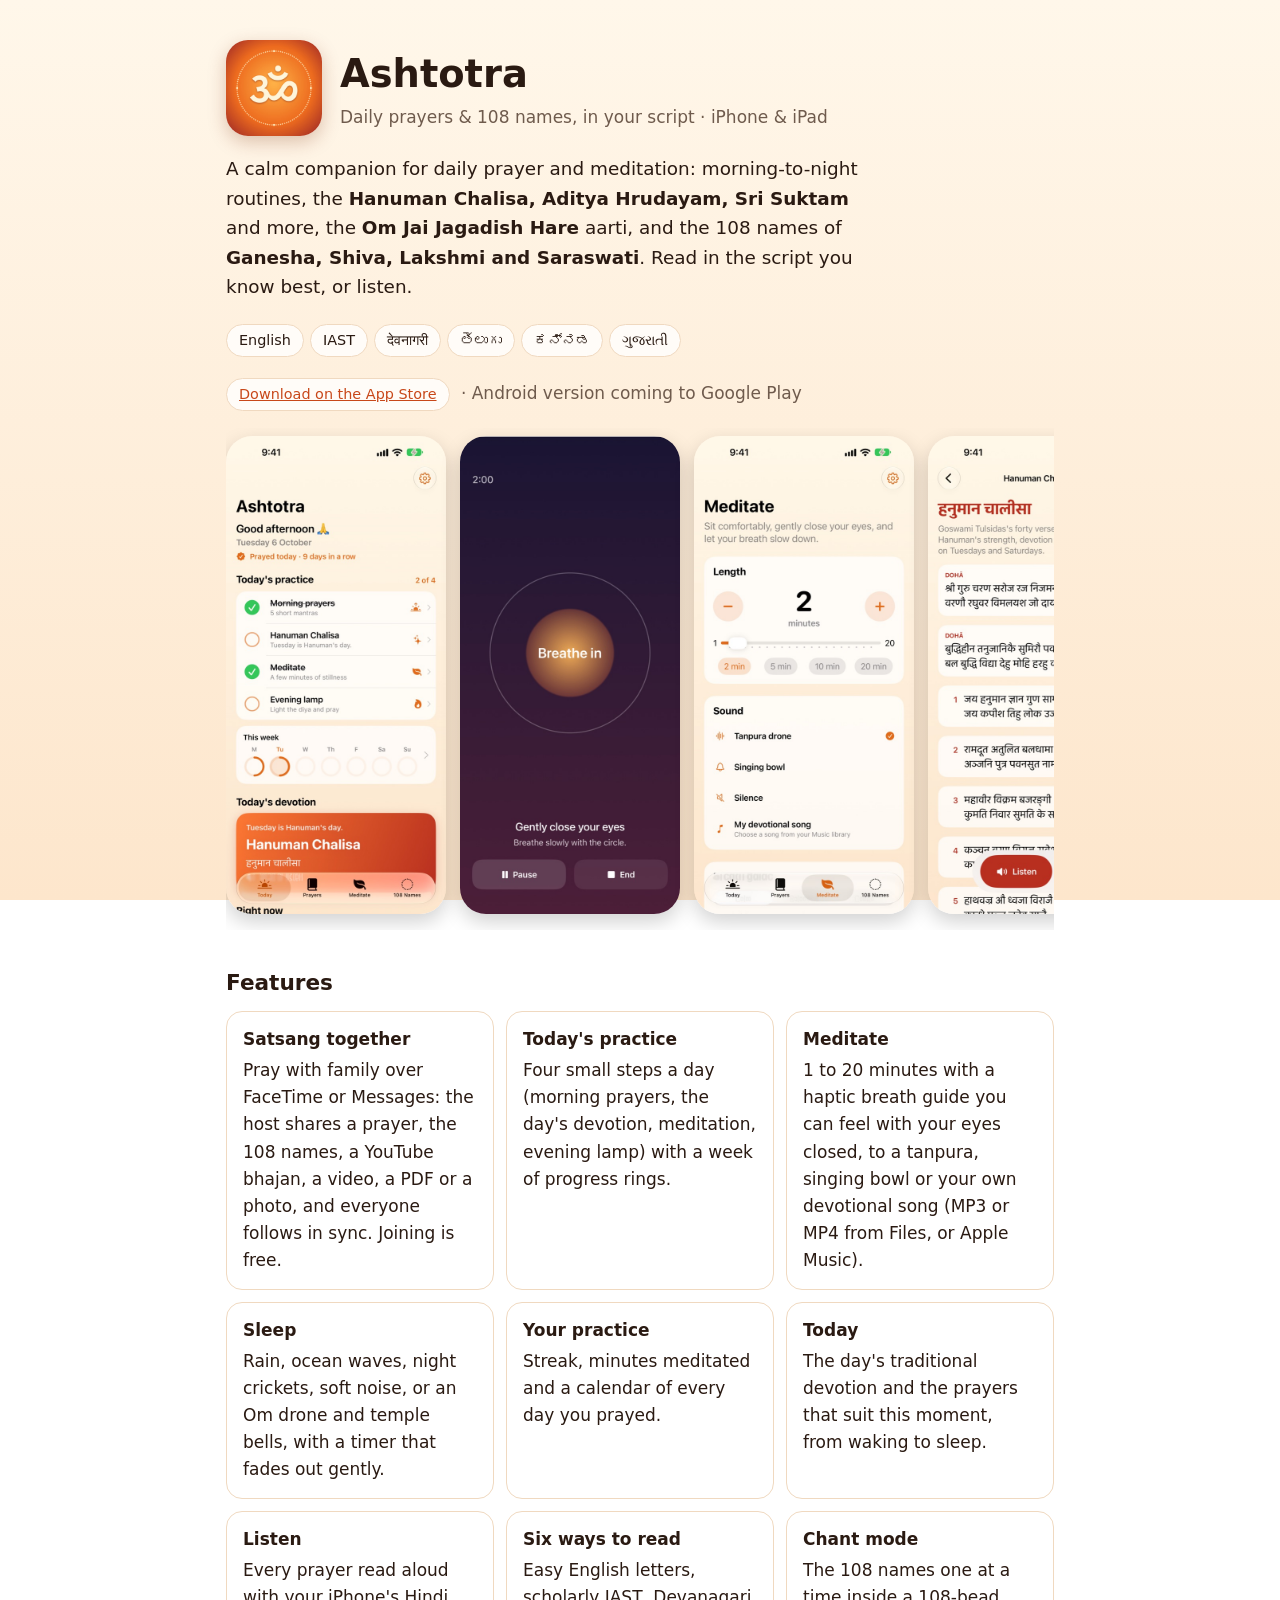
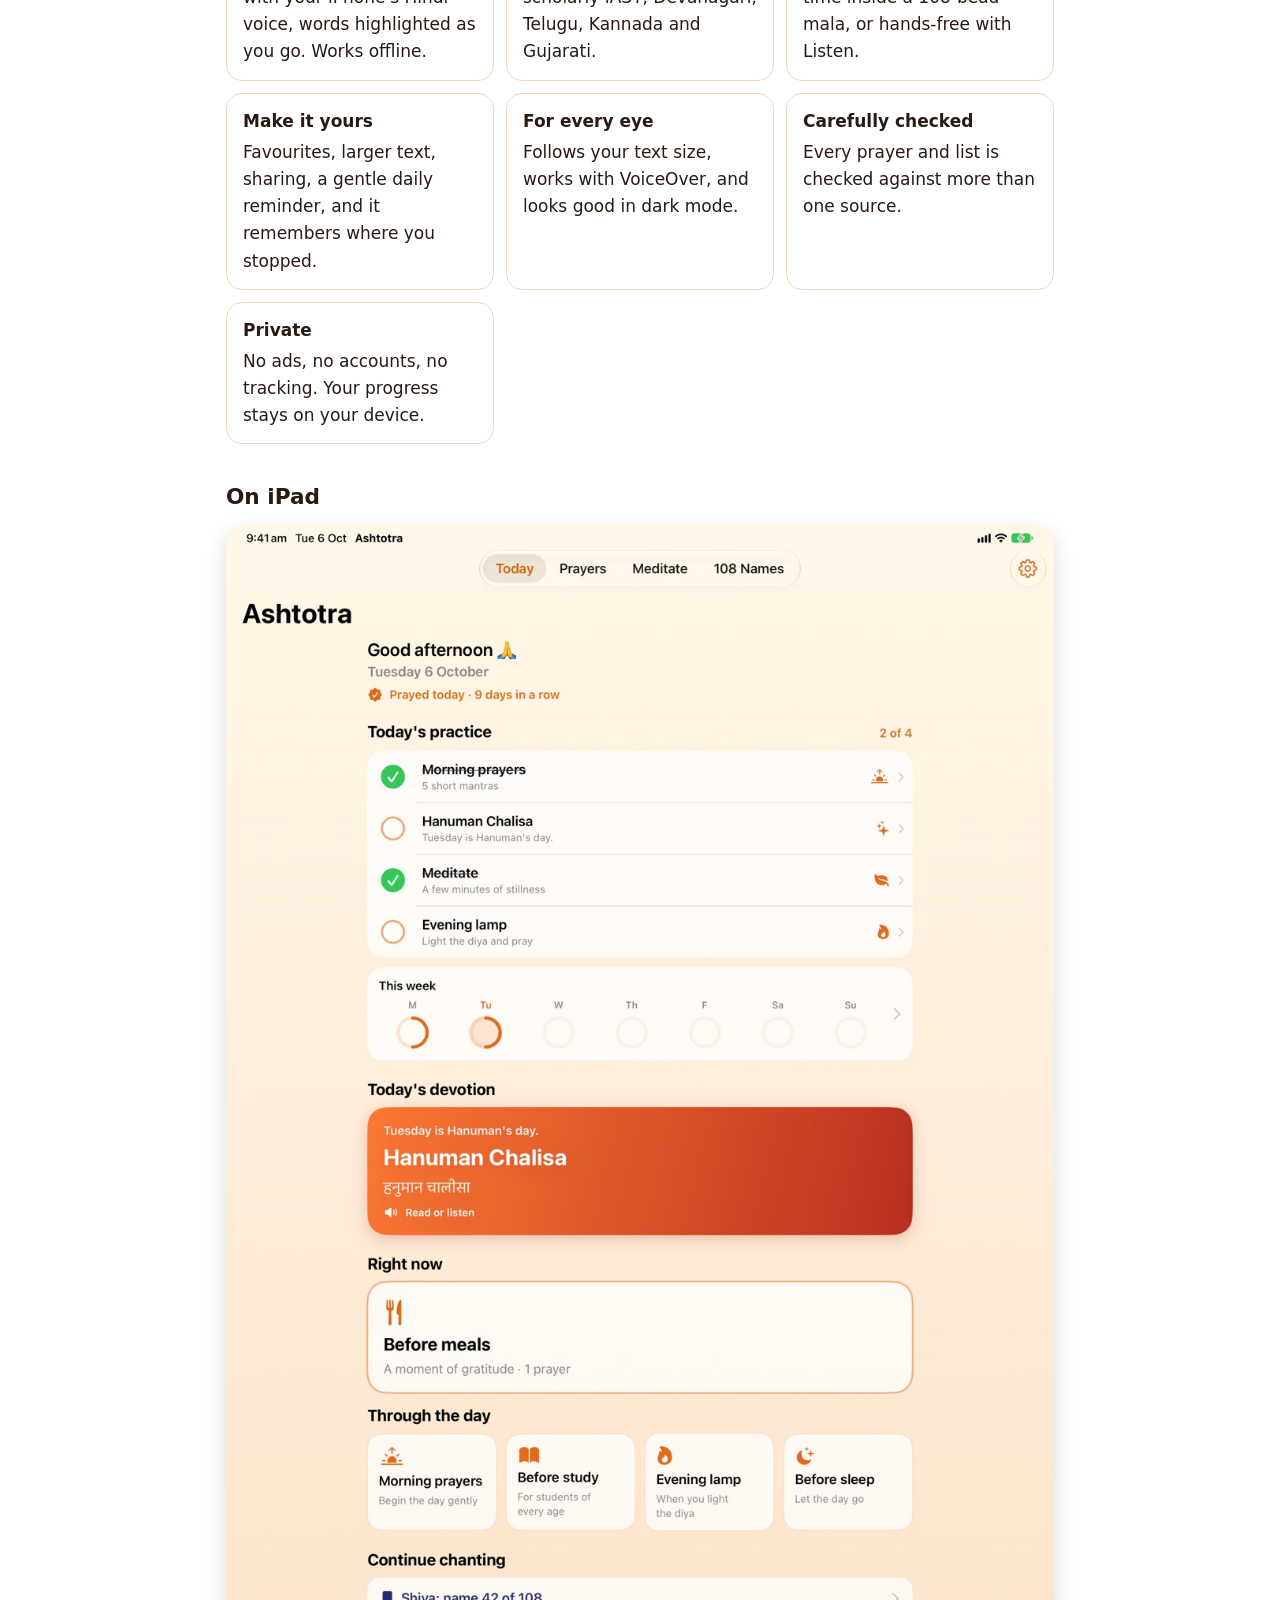
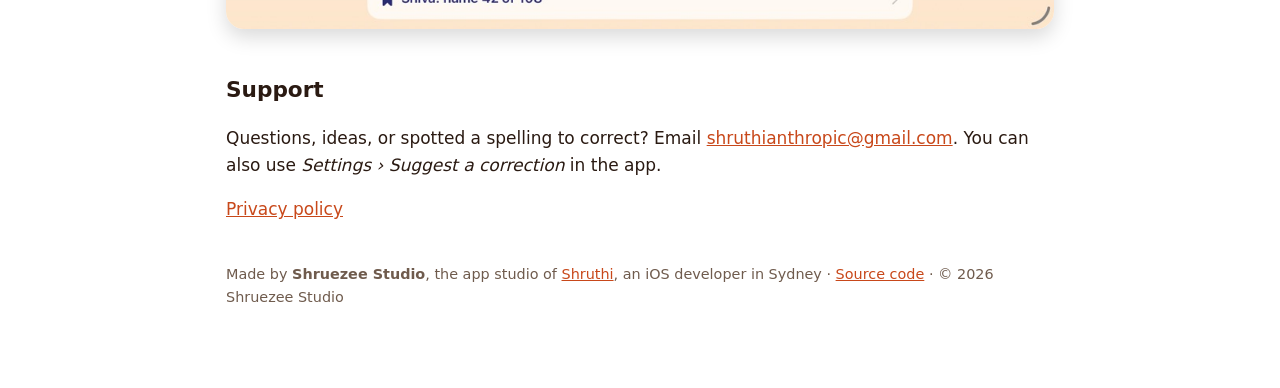
==== commit 19215c9c: "Sleep sounds, post-satsang host offer, and Satsang Host badge - Sleep: 13 sounds (nature, soft noise" ====
--- a/index.html
+++ b/index.html
@@ -37,6 +37,7 @@
     <div class="card"><b>Satsang together</b>Pray with family over FaceTime or Messages: the host shares a prayer, the 108 names, a YouTube bhajan, a video, a PDF or a photo, and everyone follows in sync. Joining is free.</div>
     <div class="card"><b>Today's practice</b>Four small steps a day (morning prayers, the day's devotion, meditation, evening lamp) with a week of progress rings.</div>
     <div class="card"><b>Meditate</b>1 to 20 minutes with a haptic breath guide you can feel with your eyes closed, to a tanpura, singing bowl or your own devotional song (MP3 or MP4 from Files, or Apple Music).</div>
+    <div class="card"><b>Sleep</b>Rain, ocean waves, night crickets, soft noise, or an Om drone and temple bells, with a timer that fades out gently.</div>
     <div class="card"><b>Your practice</b>Streak, minutes meditated and a calendar of every day you prayed.</div>
     <div class="card"><b>Today</b>The day's traditional devotion and the prayers that suit this moment, from waking to sleep.</div>
     <div class="card"><b>Listen</b>Every prayer read aloud with your iPhone's Hindi voice, words highlighted as you go. Works offline.</div>
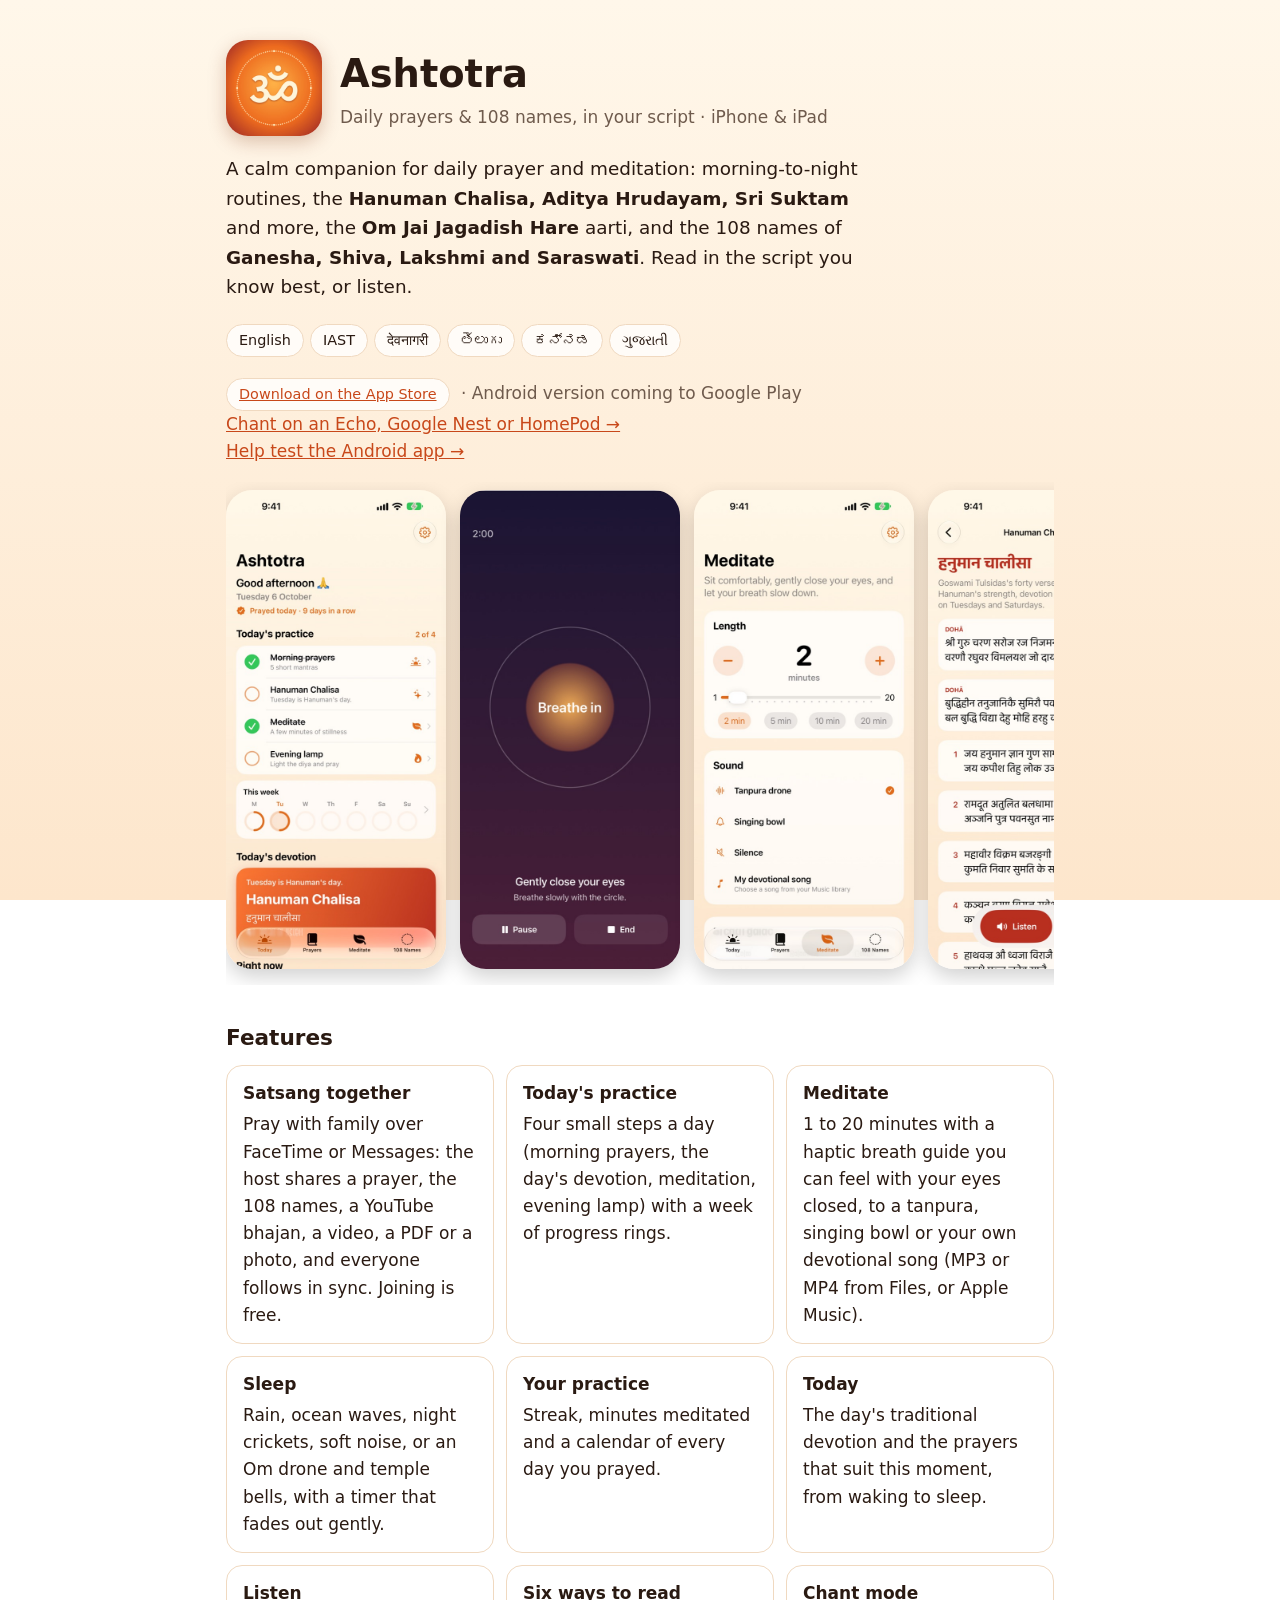
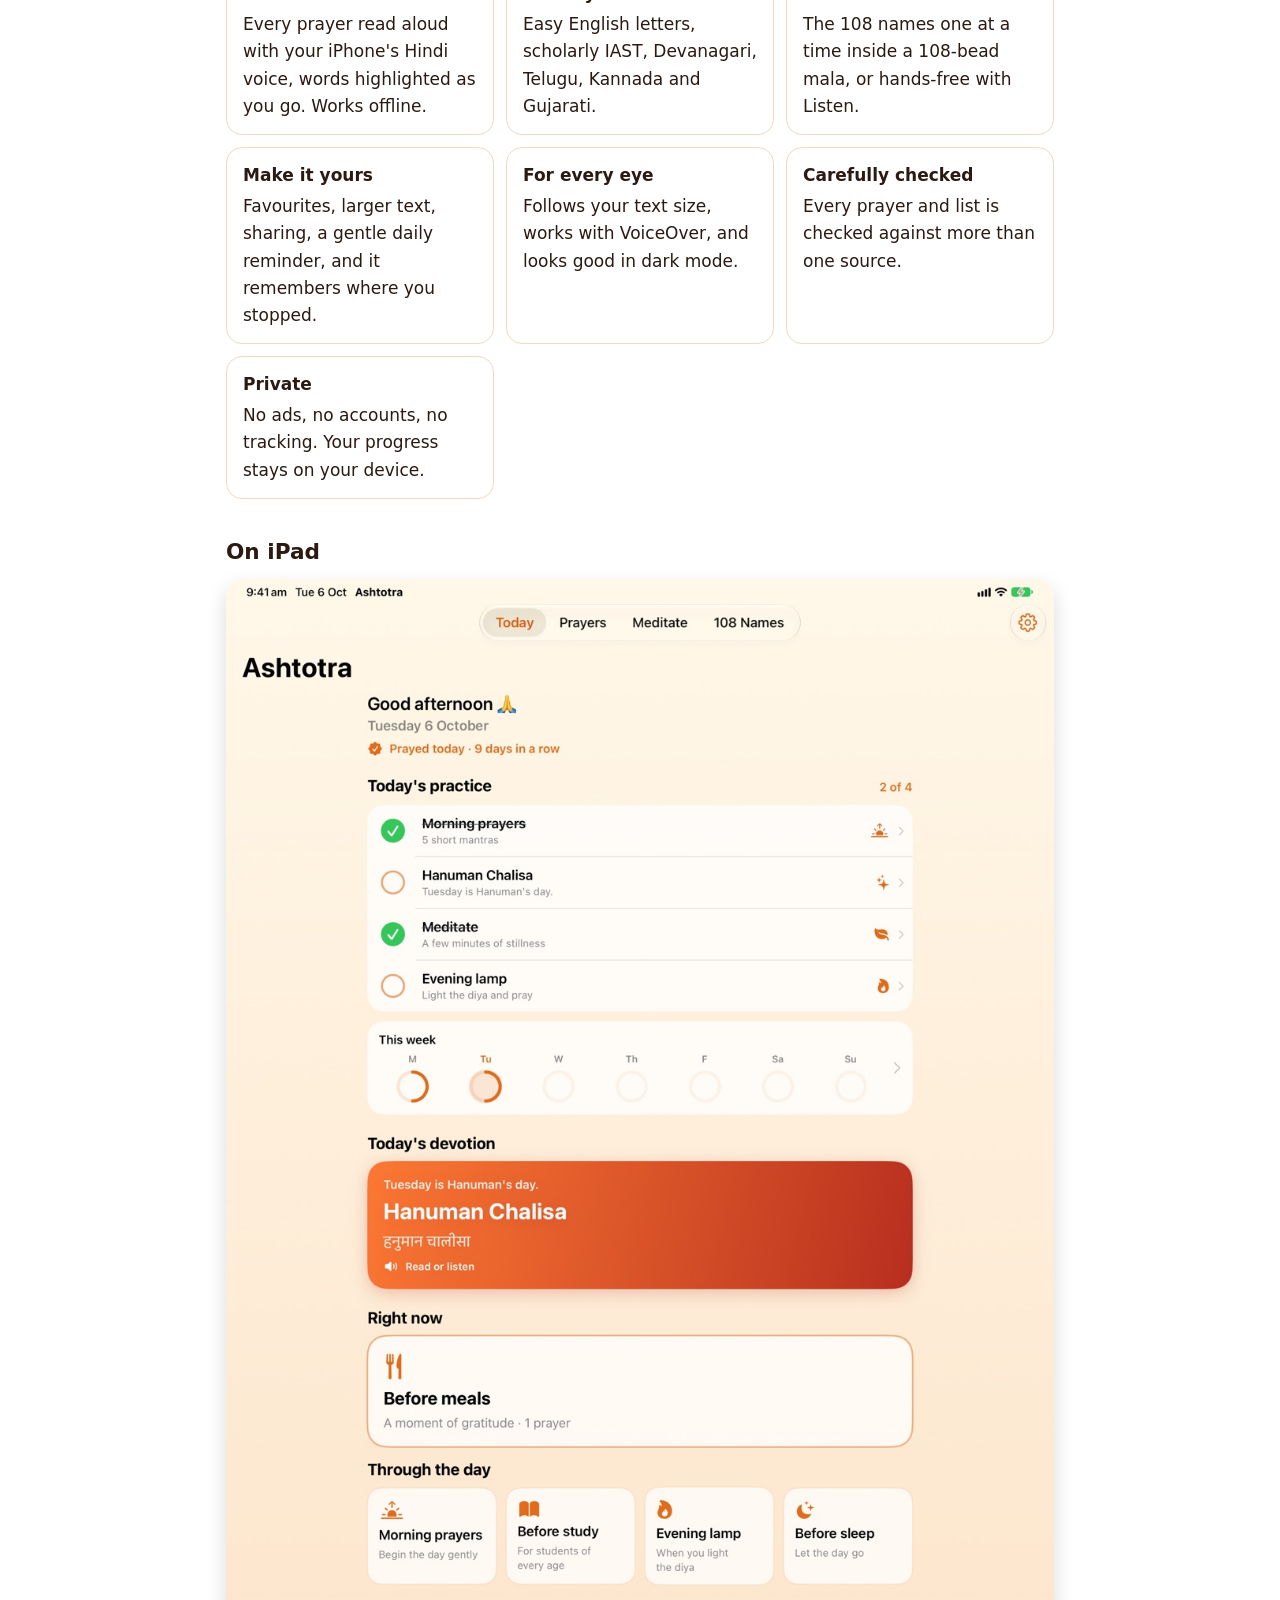
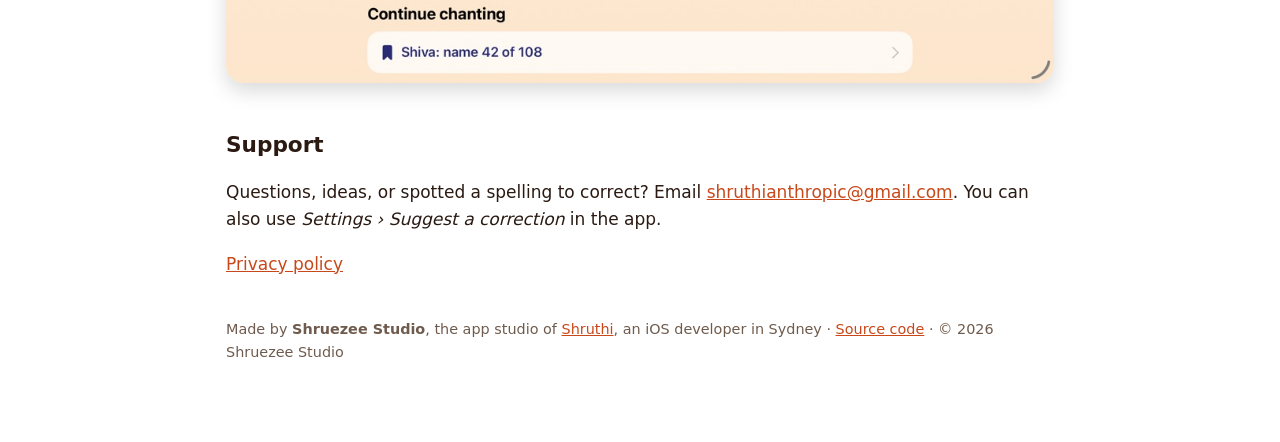
==== commit f4686e87: "Site: tester sign-up pages (Android testing hub) and home speaker guide Co-Authored-By: Claude Sonne" ====
--- a/index.html
+++ b/index.html
@@ -20,7 +20,7 @@
   <b>Hanuman Chalisa, Aditya Hrudayam, Sri Suktam</b> and more, the <b>Om Jai Jagadish Hare</b> aarti, and the
   108 names of <b>Ganesha, Shiva, Lakshmi and Saraswati</b>. Read in the script you know best, or listen.</p>
   <span class="pill">English</span><span class="pill">IAST</span><span class="pill">देवनागरी</span><span class="pill">తెలుగు</span><span class="pill">ಕನ್ನಡ</span><span class="pill">ગુજરાતી</span>
-  <p><a class="pill" href="https://apps.apple.com/au/app/ashtotra-daily-prayers/id1474584223"> Download on the App Store</a> <span class="soft">· Android version coming to Google Play</span></p>
+  <p><a class="pill" href="https://apps.apple.com/au/app/ashtotra-daily-prayers/id1474584223"> Download on the App Store</a> <span class="soft">· Android version coming to Google Play</span><br><a href="home-speakers.html">Chant on an Echo, Google Nest or HomePod →</a><br><a href="testers.html">Help test the Android app →</a></p>
 
   <div class="shots">
     <img src="images/01-today.jpg" alt="Today: daily practice checklist and week of progress rings">
